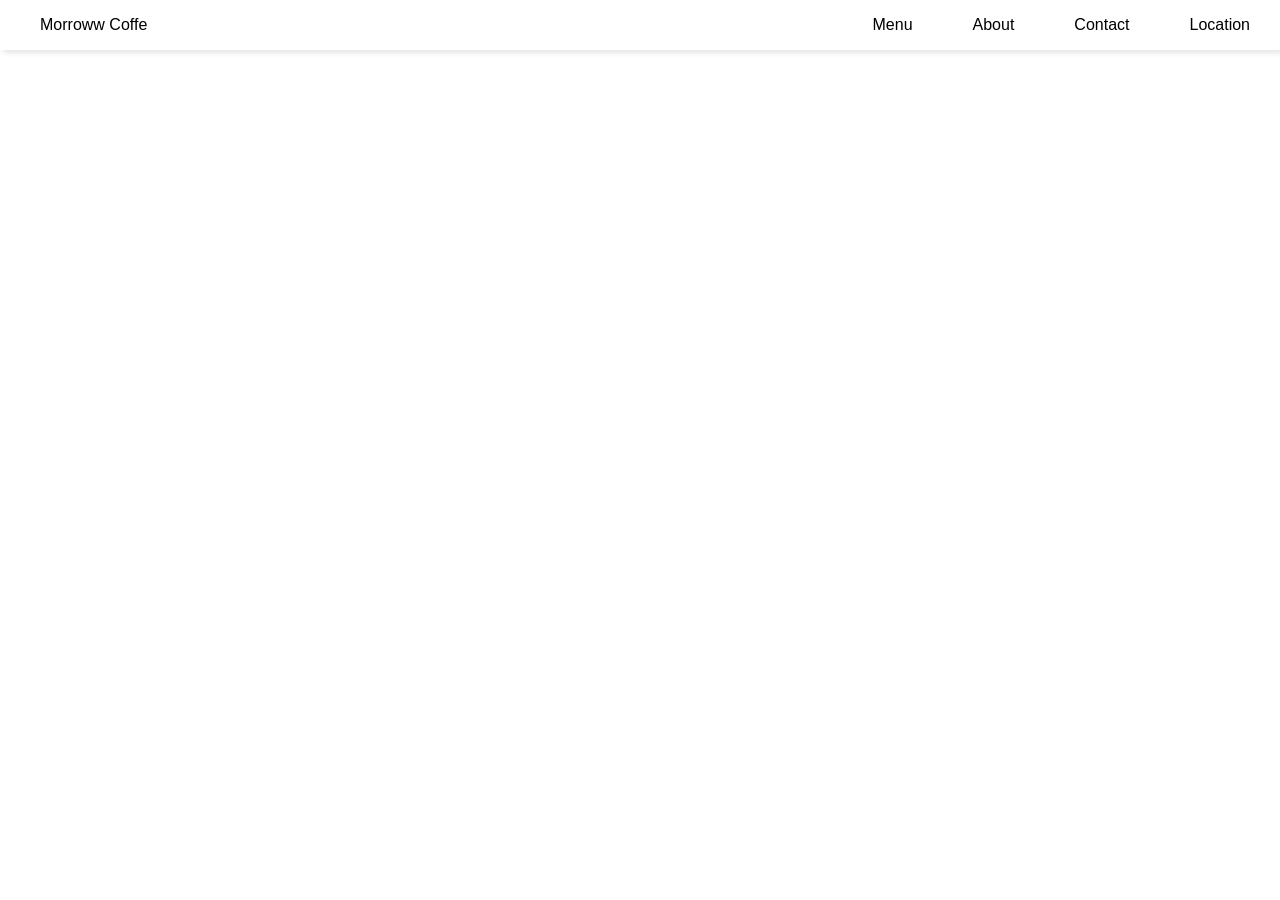
==== index.html @ 566083a3 "Responsive Navbar" ====
<!DOCTYPE html>
<html lang="en">

<head>
    <meta charset="UTF-8">
    <meta name="viewport" content="width=device-width, initial-scale=1.0">
    <title>Morrow Coffee</title>
    <link rel="stylesheet" href="style.css">
</head>

<body>

    <header>
        <nav>

            <ul class="sidebar">
                <li onclick="hideSidebar()"><a href="#"><svg xmlns="http://www.w3.org/2000/svg" height="26px" viewBox="0 -960 960 960" width="26px" fill="#0f0f0f"><path d="m256-200-56-56 224-224-224-224 56-56 224 224 224-224 56 56-224 224 224 224-56 56-224-224-224 224Z"/></svg></a></li>
                <li><a href="#"><img src="https://placehold.co/28x28" alt="">Morroww Coffe</a></li>
                <li><a href="#">Menu</a></li>
                <li><a href="#">About</a></li>
                <li><a href="#">Contact</a></li>
                <li><a href="#">Location</a></li>
                
            </ul>

            <ul>
                <li><a href="#"><img src="https://placehold.co/28x28" alt="">Morroww Coffe</a></li>
                <li class="hideOnMoblie"><a href="#">Menu</a></li>
                <li class="hideOnMoblie"><a href="#">About</a></li>
                <li class="hideOnMoblie"><a href="#">Contact</a></li>
                <li class="hideOnMoblie"><a href="#">Location</a></li>
                <li onclick="showSidebar()" class="hideOnPc"><a href="#"><svg xmlns="http://www.w3.org/2000/svg" height="26px"
                            viewBox="0 -960 960 960" width="26px" fill="#0f0f0f">
                            <path d="M120-240v-80h720v80H120Zm0-200v-80h720v80H120Zm0-200v-80h720v80H120Z" />
                        </svg></a></li>
            </ul>
        </nav>
    </header>


    <script src="script.js"></script>
</body>
    
</html>
---- style.css ----
* {
    margin: 0;
    padding: 0;
}

body {
    height: 100vh;
    background-image: url("https://images.unsplash.com/photo-1495474472287-4d71bcdd2085?q=80&w=1170&auto=format&fit=crop&ixlib=rb-4.1.0&ixid=NHwxMjA3fDA%3D");
    background-position: center;
    background-size: cover;
    background-repeat: no-repeat;
    font-family: 'Segoe UI', Tahoma, Geneva, Verdana, sans-serif;
}

nav {
    background-color: white;
    box-shadow: 3px 3px 5px rgba(0, 0, 0, 0.1);
}

nav ul {
    width: 100%;
    list-style: none;
    display: flex;
    justify-content: flex-end;
    align-items: center;
}

nav li {
    height: 50px;
}

nav a {
    height: 100%;
    padding: 0 30px;
    text-decoration: none;
    display: flex;
    align-items: center;
    color: black;
}

nav a:hover {
    background-color: rgb(246, 130, 68);
}

nav li:first-child {
    margin-right: auto;
}

nav li:first-child img {
    margin: 5px;
}

nav li:first-child :hover {
    background-color: white;
}

/* side bar */
.sidebar {
    position: fixed;
    top: 0;
    right: 0;
    height: 100vh;
    width: 250px;
    z-index: 999;
    background-color: rgba(255, 255, 255, 0.791);
    backdrop-filter: blur(10px);
    box-shadow: -10px 0px 10px rgba(0, 0, 0, 0.1);
    display: none;
    flex-direction: column;
    align-items: flex-start;
    justify-content: flex-start;
}


.sidebar li {
    width: 100%;
}

.sidebar li img {
    margin: 5px;
}

.sidebar a {
    width: 100%;
}


@media screen and (max-width: 800px) {
    .hideOnMoblie {
        display: none;
    }
}

@media screen and (min-width: 801px) {
    .hideOnPc{
        display: none;
    }
}
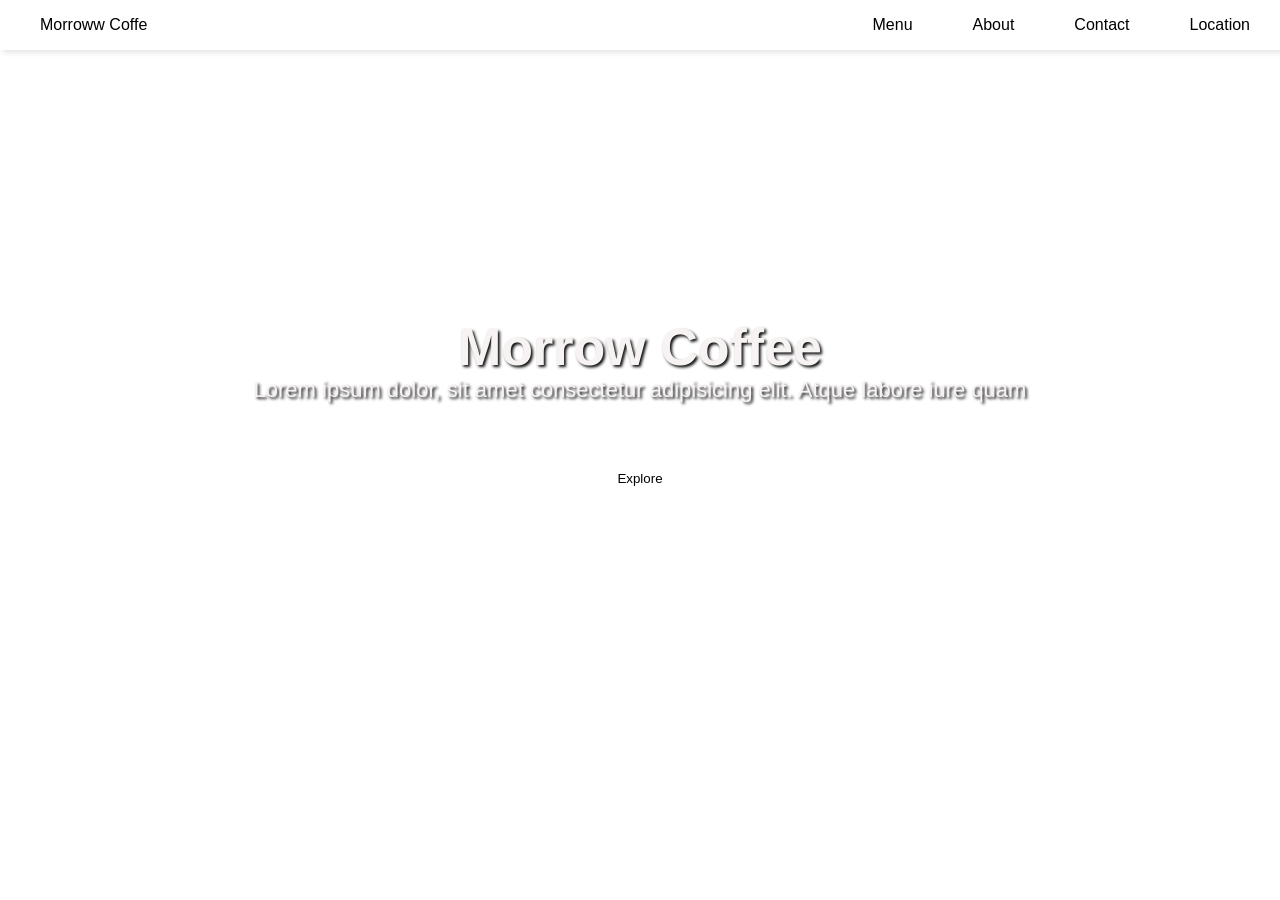
==== commit 39b6a79a: "Add empty menu, about, contact, location. Complete Home Screen of Morrow Coffee." ====
--- a/index.html
+++ b/index.html
@@ -14,13 +14,17 @@
         <nav>
 
             <ul class="sidebar">
-                <li onclick="hideSidebar()"><a href="#"><svg xmlns="http://www.w3.org/2000/svg" height="26px" viewBox="0 -960 960 960" width="26px" fill="#0f0f0f"><path d="m256-200-56-56 224-224-224-224 56-56 224 224 224-224 56 56-224 224 224 224-56 56-224-224-224 224Z"/></svg></a></li>
+                <li onclick="hideSidebar()"><a href="#"><svg xmlns="http://www.w3.org/2000/svg" height="26px"
+                            viewBox="0 -960 960 960" width="26px" fill="#0f0f0f">
+                            <path
+                                d="m256-200-56-56 224-224-224-224 56-56 224 224 224-224 56 56-224 224 224 224-56 56-224-224-224 224Z" />
+                        </svg></a></li>
                 <li><a href="#"><img src="https://placehold.co/28x28" alt="">Morroww Coffe</a></li>
                 <li><a href="#">Menu</a></li>
                 <li><a href="#">About</a></li>
                 <li><a href="#">Contact</a></li>
                 <li><a href="#">Location</a></li>
-                
+
             </ul>
 
             <ul>
@@ -29,16 +33,33 @@
                 <li class="hideOnMoblie"><a href="#">About</a></li>
                 <li class="hideOnMoblie"><a href="#">Contact</a></li>
                 <li class="hideOnMoblie"><a href="#">Location</a></li>
-                <li onclick="showSidebar()" class="hideOnPc"><a href="#"><svg xmlns="http://www.w3.org/2000/svg" height="26px"
-                            viewBox="0 -960 960 960" width="26px" fill="#0f0f0f">
+                <li onclick="showSidebar()" class="hideOnPc"><a href="#"><svg xmlns="http://www.w3.org/2000/svg"
+                            height="26px" viewBox="0 -960 960 960" width="26px" fill="#0f0f0f">
                             <path d="M120-240v-80h720v80H120Zm0-200v-80h720v80H120Zm0-200v-80h720v80H120Z" />
                         </svg></a></li>
             </ul>
         </nav>
     </header>
 
+    <main>
+        <section>
+            <h1>Morrow Coffee</h1>
+            <p>Lorem ipsum dolor, sit amet consectetur adipisicing elit. Atque labore iure quam
+            </p>
+
+            <div id="button_container">
+                <a href="#">
+                    <button class="explore_button">
+                        Explore
+                    </button>
+                </a>
+            </div>
+
+        </section>
+    </main>
+
 
     <script src="script.js"></script>
 </body>
-    
+
 </html>
--- a/style.css
+++ b/style.css
@@ -92,7 +92,126 @@
 }
 
 @media screen and (min-width: 801px) {
-    .hideOnPc{
+    .hideOnPc {
         display: none;
     }
+}
+
+/* Main */
+main {
+    display: flex;
+    justify-content: center;
+    align-items: center;
+    height: 80%;
+}
+
+main section {
+    display: flex;
+    justify-content: center;
+    align-items: center;
+    flex-direction: column;
+    color: rgb(248, 243, 243);
+    text-shadow: 2px 2px 3px rgb(14, 14, 14);
+    width: 100%;
+    padding: 20px;
+}
+
+main h1 {
+    font-size: 52px;
+}
+
+main p {
+    font-size: 22px;
+}
+
+#button_container {
+    width: 100%;
+    display: flex;
+    justify-content: center;
+    margin-top: 50px;
+}
+
+.explore_button {
+    width: 220px;
+    height: 50px;
+    border: none;
+    outline: none;
+    color: #000000;
+    background-color: #ffffff;
+    cursor: pointer;
+    border-radius: 10px;
+    position: relative;
+    z-index: 0;
+}
+
+.explore_button::before {
+    content: '';
+    background: linear-gradient(45deg,
+            #ff0000, #ff7300, #ffff00, #ff0000);
+    position: absolute;
+    top: -2px;
+    left: -2px;
+    background-size: 400%;
+    z-index: -1;
+    filter: blur(5px);
+    width: calc(100% + 4px);
+    height: calc(100% + 4px);
+    animation: glowing 20s linear infinite;
+    opacity: 0;
+    transition: opacity .3s ease-in-out;
+    border-radius: 10px;
+}
+
+.explore_button:active {
+    color: #ffffff;
+}
+
+.explore_button:active::after {
+    background: transparent;
+}
+
+.explore_button:hover::before {
+    opacity: 1;
+}
+
+.explore_button::after {
+    z-index: -1;
+    content: '';
+    position: absolute;
+    width: 100%;
+    height: 100%;
+    background: #ffffff;
+    left: 0;
+    top: 0;
+    border-radius: 10px;
+}
+
+@keyframes glowing {
+    0% {
+        background-position: 0 0;
+    }
+
+    50% {
+        background-position: 400% 0;
+    }
+
+    100% {
+        background-position: 0 0;
+    }
+}
+
+@media screen and (max-width: 800px) {
+    main h1 {
+        font-size: 46px;
+    }
+
+    main p {
+        font-size: 18px;
+    }
+
+    .explore_button{
+        width: 200px;
+        height: 50px;
+    }
+
 }
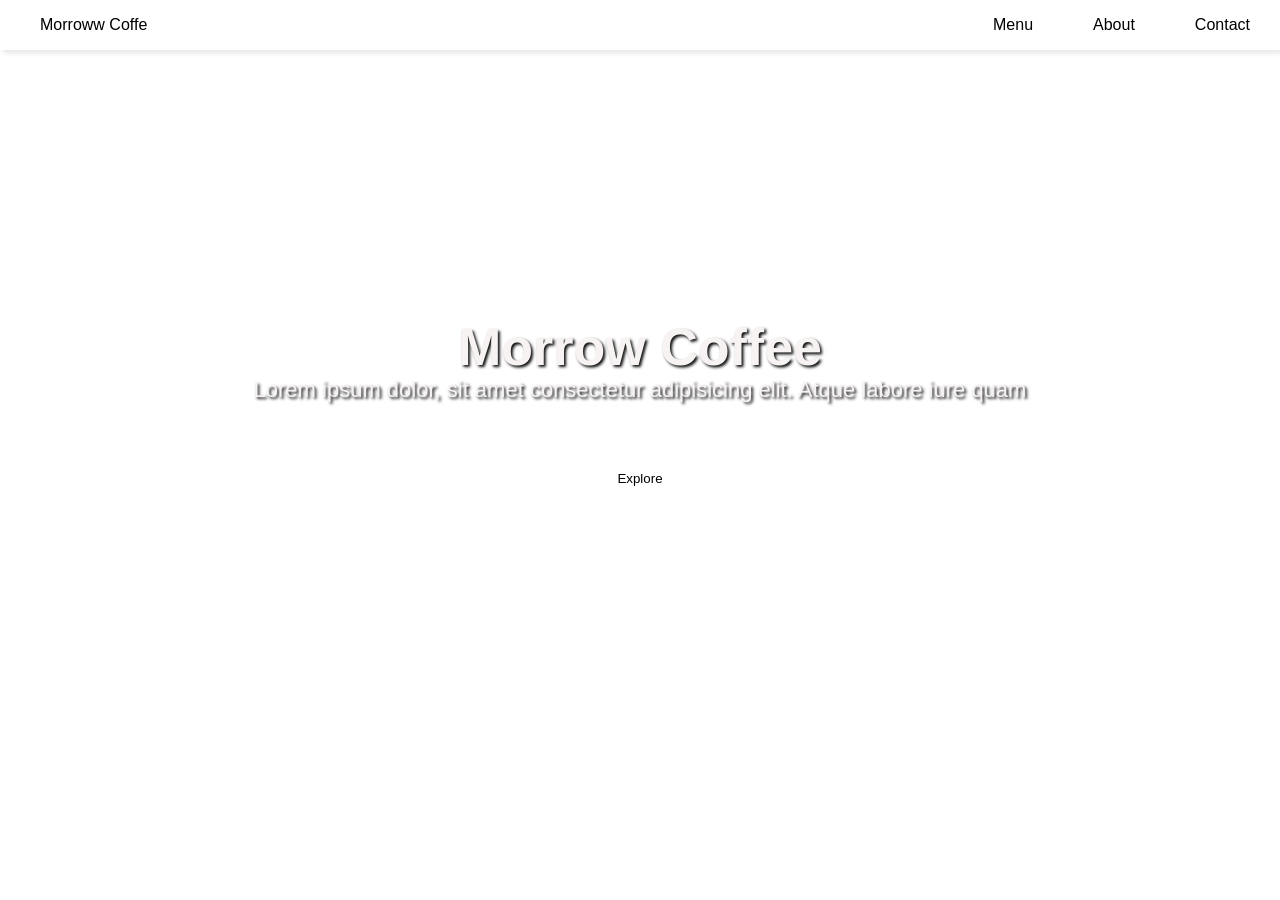
==== commit 86bf98c7: "Add an Menu page" ====
--- a/index.html
+++ b/index.html
@@ -5,7 +5,7 @@
     <meta charset="UTF-8">
     <meta name="viewport" content="width=device-width, initial-scale=1.0">
     <title>Morrow Coffee</title>
-    <link rel="stylesheet" href="style.css">
+    <link rel="stylesheet" href="styles/style.css">
 </head>
 
 <body>
@@ -20,19 +20,17 @@
                                 d="m256-200-56-56 224-224-224-224 56-56 224 224 224-224 56 56-224 224 224 224-56 56-224-224-224 224Z" />
                         </svg></a></li>
                 <li><a href="#"><img src="https://placehold.co/28x28" alt="">Morroww Coffe</a></li>
-                <li><a href="#">Menu</a></li>
+                <li><a href="menu.html">Menu</a></li>
                 <li><a href="#">About</a></li>
                 <li><a href="#">Contact</a></li>
-                <li><a href="#">Location</a></li>
 
             </ul>
 
             <ul>
                 <li><a href="#"><img src="https://placehold.co/28x28" alt="">Morroww Coffe</a></li>
-                <li class="hideOnMoblie"><a href="#">Menu</a></li>
+                <li class="hideOnMoblie"><a href="menu.html">Menu</a></li>
                 <li class="hideOnMoblie"><a href="#">About</a></li>
                 <li class="hideOnMoblie"><a href="#">Contact</a></li>
-                <li class="hideOnMoblie"><a href="#">Location</a></li>
                 <li onclick="showSidebar()" class="hideOnPc"><a href="#"><svg xmlns="http://www.w3.org/2000/svg"
                             height="26px" viewBox="0 -960 960 960" width="26px" fill="#0f0f0f">
                             <path d="M120-240v-80h720v80H120Zm0-200v-80h720v80H120Zm0-200v-80h720v80H120Z" />
@@ -48,7 +46,7 @@
             </p>
 
             <div id="button_container">
-                <a href="#">
+                <a href="menu.html">
                     <button class="explore_button">
                         Explore
                     </button>
--- a/styles/style.css
+++ b/styles/style.css
@@ -0,0 +1,217 @@
+* {
+    margin: 0;
+    padding: 0;
+}
+
+body {
+    height: 100vh;
+    background-image: url("https://images.unsplash.com/photo-1495474472287-4d71bcdd2085?q=80&w=1170&auto=format&fit=crop&ixlib=rb-4.1.0&ixid=NHwxMjA3fDA%3D");
+    background-position: center;
+    background-size: cover;
+    background-repeat: no-repeat;
+    font-family: 'Segoe UI', Tahoma, Geneva, Verdana, sans-serif;
+}
+
+nav {
+    background-color: white;
+    box-shadow: 3px 3px 5px rgba(0, 0, 0, 0.1);
+}
+
+nav ul {
+    width: 100%;
+    list-style: none;
+    display: flex;
+    justify-content: flex-end;
+    align-items: center;
+}
+
+nav li {
+    height: 50px;
+}
+
+nav a {
+    height: 100%;
+    padding: 0 30px;
+    text-decoration: none;
+    display: flex;
+    align-items: center;
+    color: black;
+}
+
+nav a:hover {
+    background-color: rgb(246, 130, 68);
+}
+
+nav li:first-child {
+    margin-right: auto;
+}
+
+nav li:first-child img {
+    margin: 5px;
+}
+
+nav li:first-child :hover {
+    background-color: white;
+}
+
+/* side bar */
+.sidebar {
+    position: fixed;
+    top: 0;
+    right: 0;
+    height: 100vh;
+    width: 250px;
+    z-index: 999;
+    background-color: rgba(255, 255, 255, 0.791);
+    backdrop-filter: blur(10px);
+    box-shadow: -10px 0px 10px rgba(0, 0, 0, 0.1);
+    display: none;
+    flex-direction: column;
+    align-items: flex-start;
+    justify-content: flex-start;
+}
+
+
+.sidebar li {
+    width: 100%;
+}
+
+.sidebar li img {
+    margin: 5px;
+}
+
+.sidebar a {
+    width: 100%;
+}
+
+
+@media screen and (max-width: 800px) {
+    .hideOnMoblie {
+        display: none;
+    }
+}
+
+@media screen and (min-width: 801px) {
+    .hideOnPc {
+        display: none;
+    }
+}
+
+/* Main */
+main {
+    display: flex;
+    justify-content: center;
+    align-items: center;
+    height: 80%;
+}
+
+main section {
+    display: flex;
+    justify-content: center;
+    align-items: center;
+    flex-direction: column;
+    color: rgb(248, 243, 243);
+    text-shadow: 2px 2px 3px rgb(14, 14, 14);
+    width: 100%;
+    padding: 20px;
+}
+
+main h1 {
+    font-size: 52px;
+}
+
+main p {
+    font-size: 22px;
+}
+
+#button_container {
+    width: 100%;
+    display: flex;
+    justify-content: center;
+    margin-top: 50px;
+}
+
+.explore_button {
+    width: 220px;
+    height: 50px;
+    border: none;
+    outline: none;
+    color: #000000;
+    background-color: #ffffff;
+    cursor: pointer;
+    border-radius: 10px;
+    position: relative;
+    z-index: 0;
+}
+
+.explore_button::before {
+    content: '';
+    background: linear-gradient(45deg,
+            #ff0000, #ff7300, #ffff00, #ff0000);
+    position: absolute;
+    top: -2px;
+    left: -2px;
+    background-size: 400%;
+    z-index: -1;
+    filter: blur(5px);
+    width: calc(100% + 4px);
+    height: calc(100% + 4px);
+    animation: glowing 20s linear infinite;
+    opacity: 0;
+    transition: opacity .3s ease-in-out;
+    border-radius: 10px;
+}
+
+.explore_button:active {
+    color: #ffffff;
+}
+
+.explore_button:active::after {
+    background: transparent;
+}
+
+.explore_button:hover::before {
+    opacity: 1;
+}
+
+.explore_button::after {
+    z-index: -1;
+    content: '';
+    position: absolute;
+    width: 100%;
+    height: 100%;
+    background: #ffffff;
+    left: 0;
+    top: 0;
+    border-radius: 10px;
+}
+
+@keyframes glowing {
+    0% {
+        background-position: 0 0;
+    }
+
+    50% {
+        background-position: 400% 0;
+    }
+
+    100% {
+        background-position: 0 0;
+    }
+}
+
+@media screen and (max-width: 800px) {
+    main h1 {
+        font-size: 46px;
+    }
+
+    main p {
+        font-size: 18px;
+    }
+
+    .explore_button{
+        width: 200px;
+        height: 50px;
+    }
+
+}
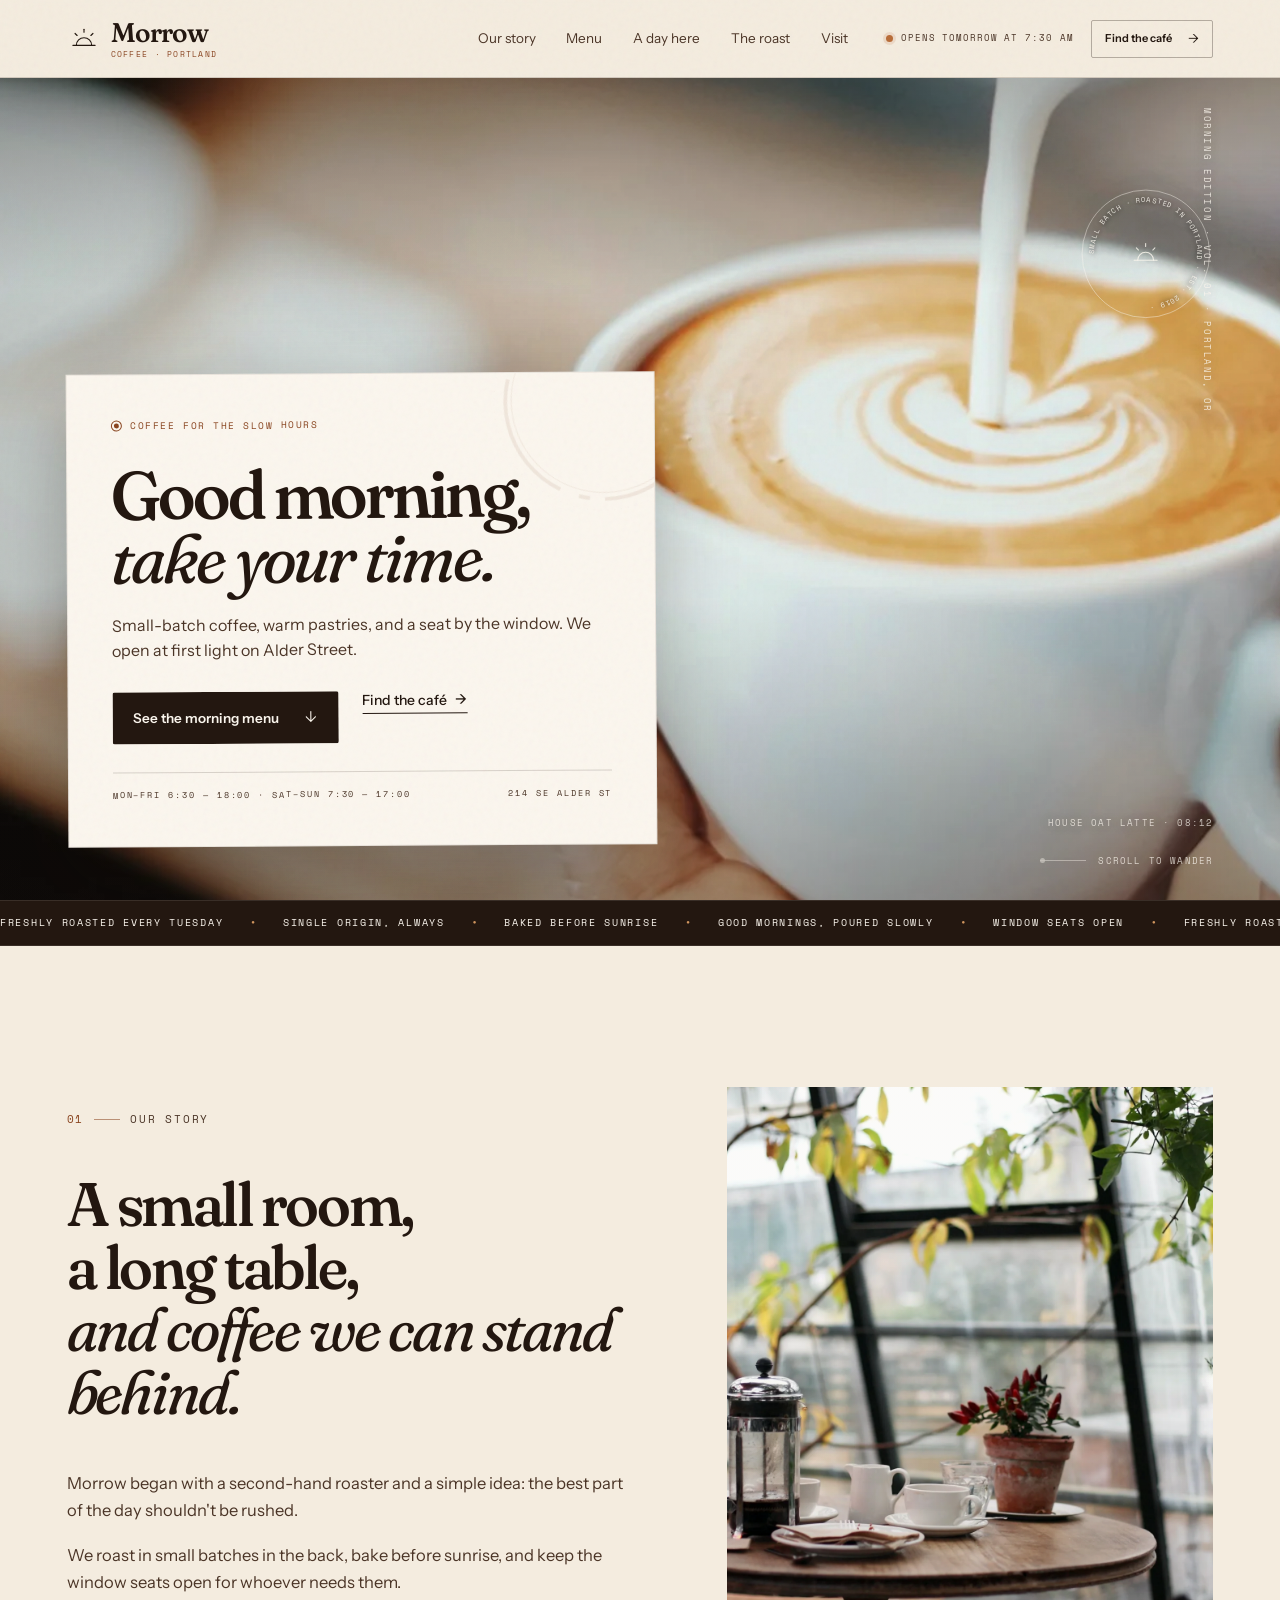
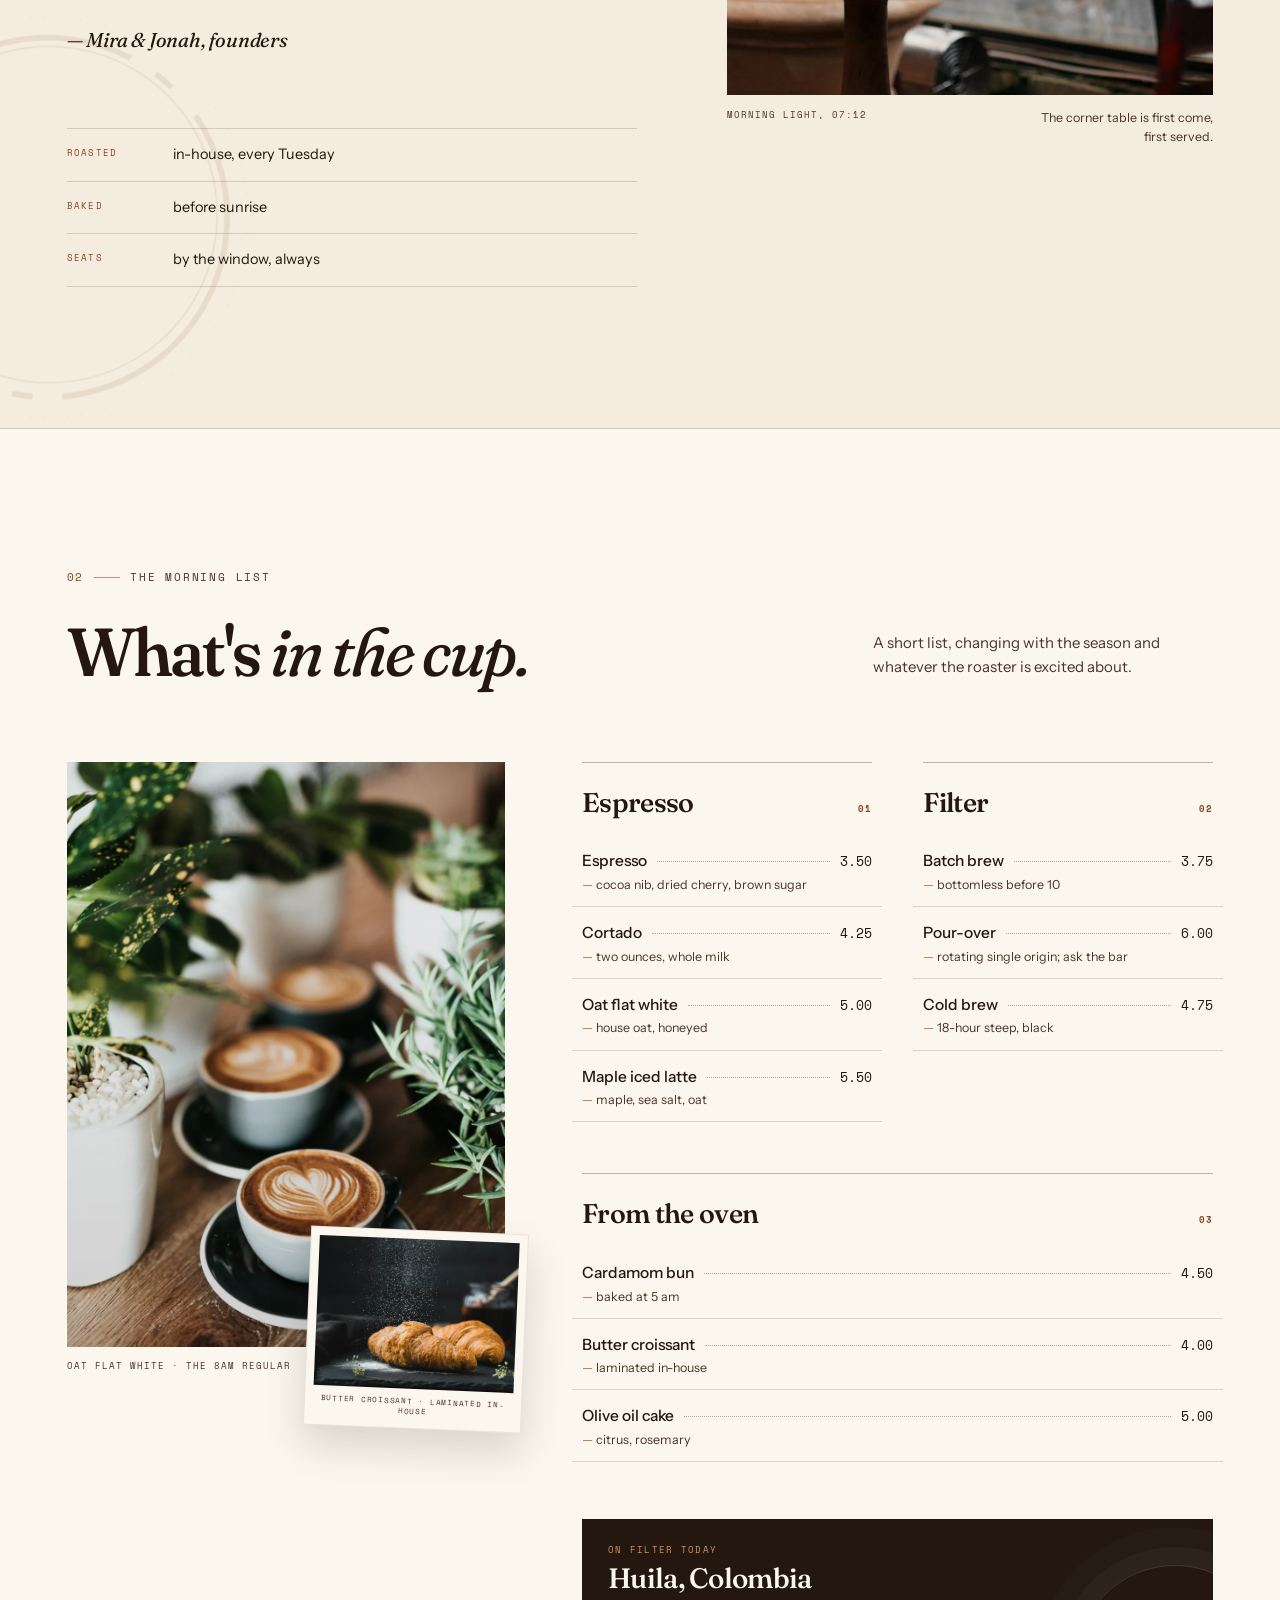
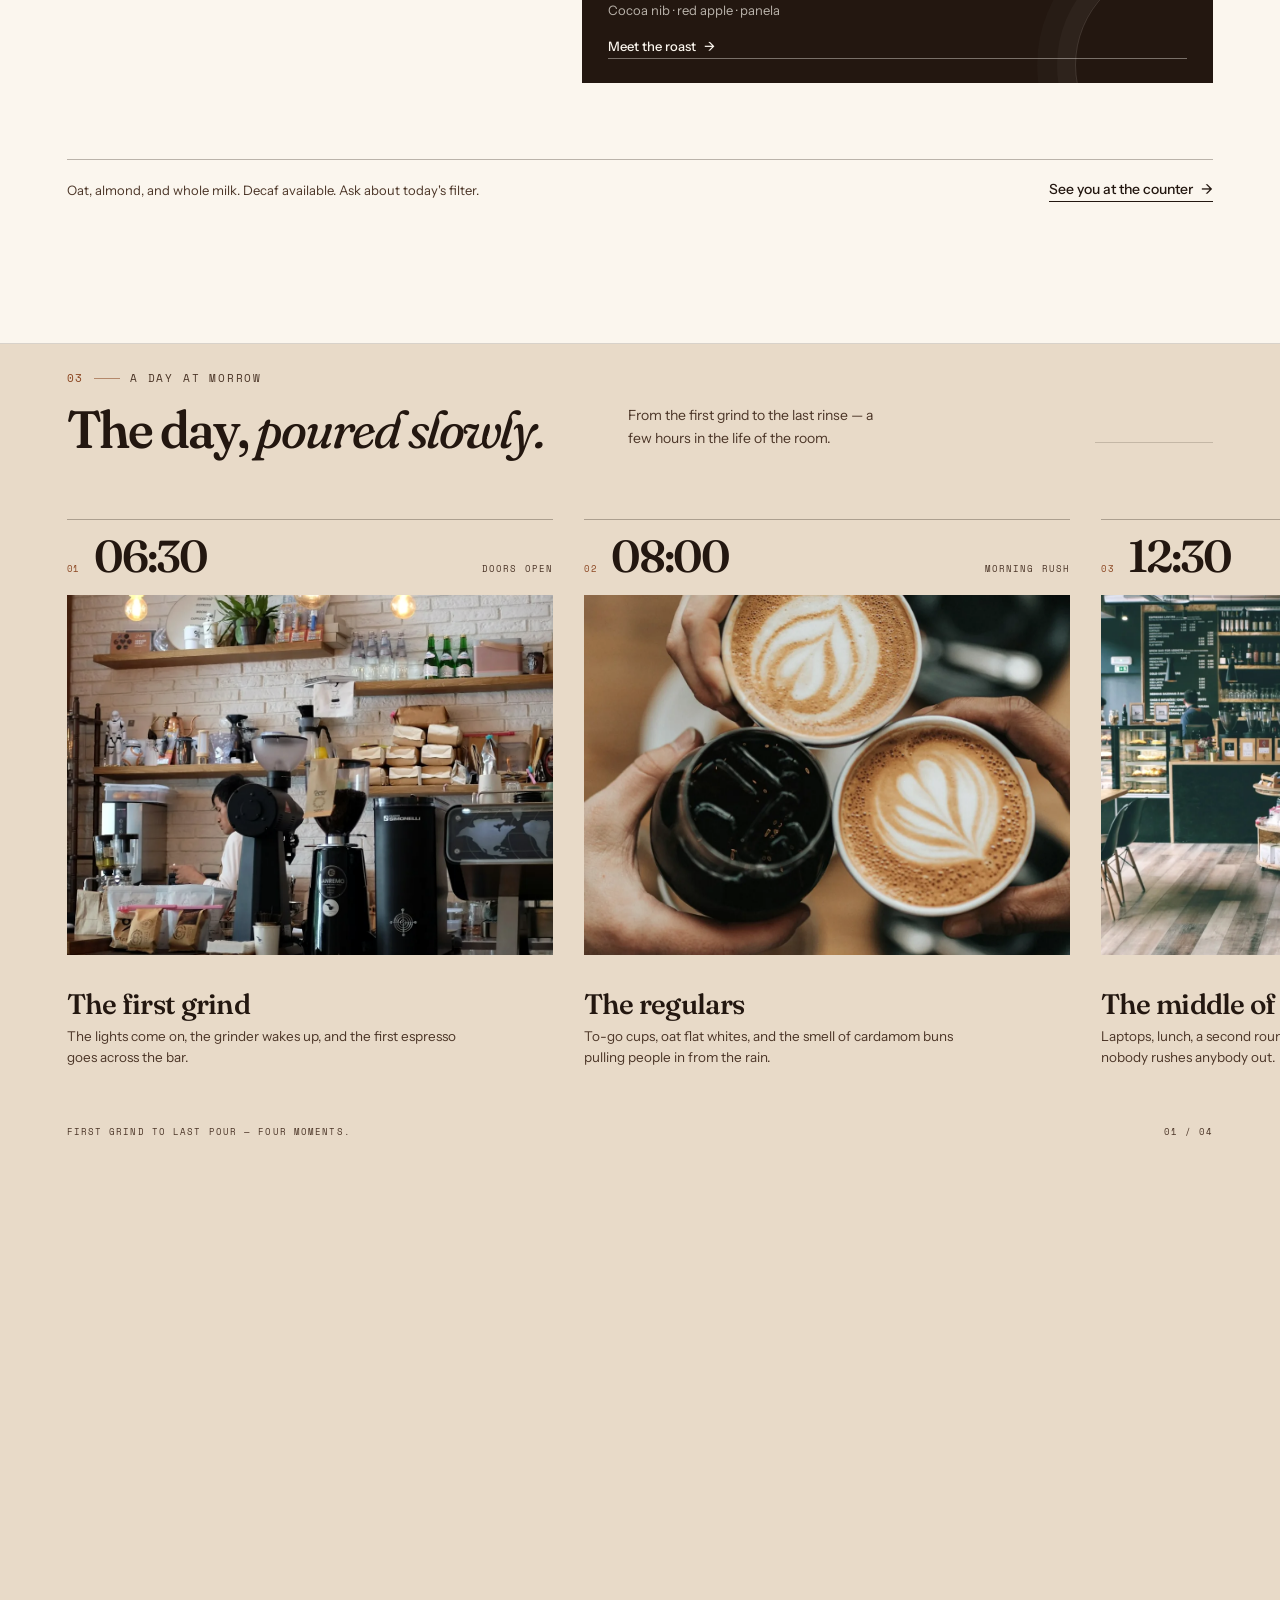
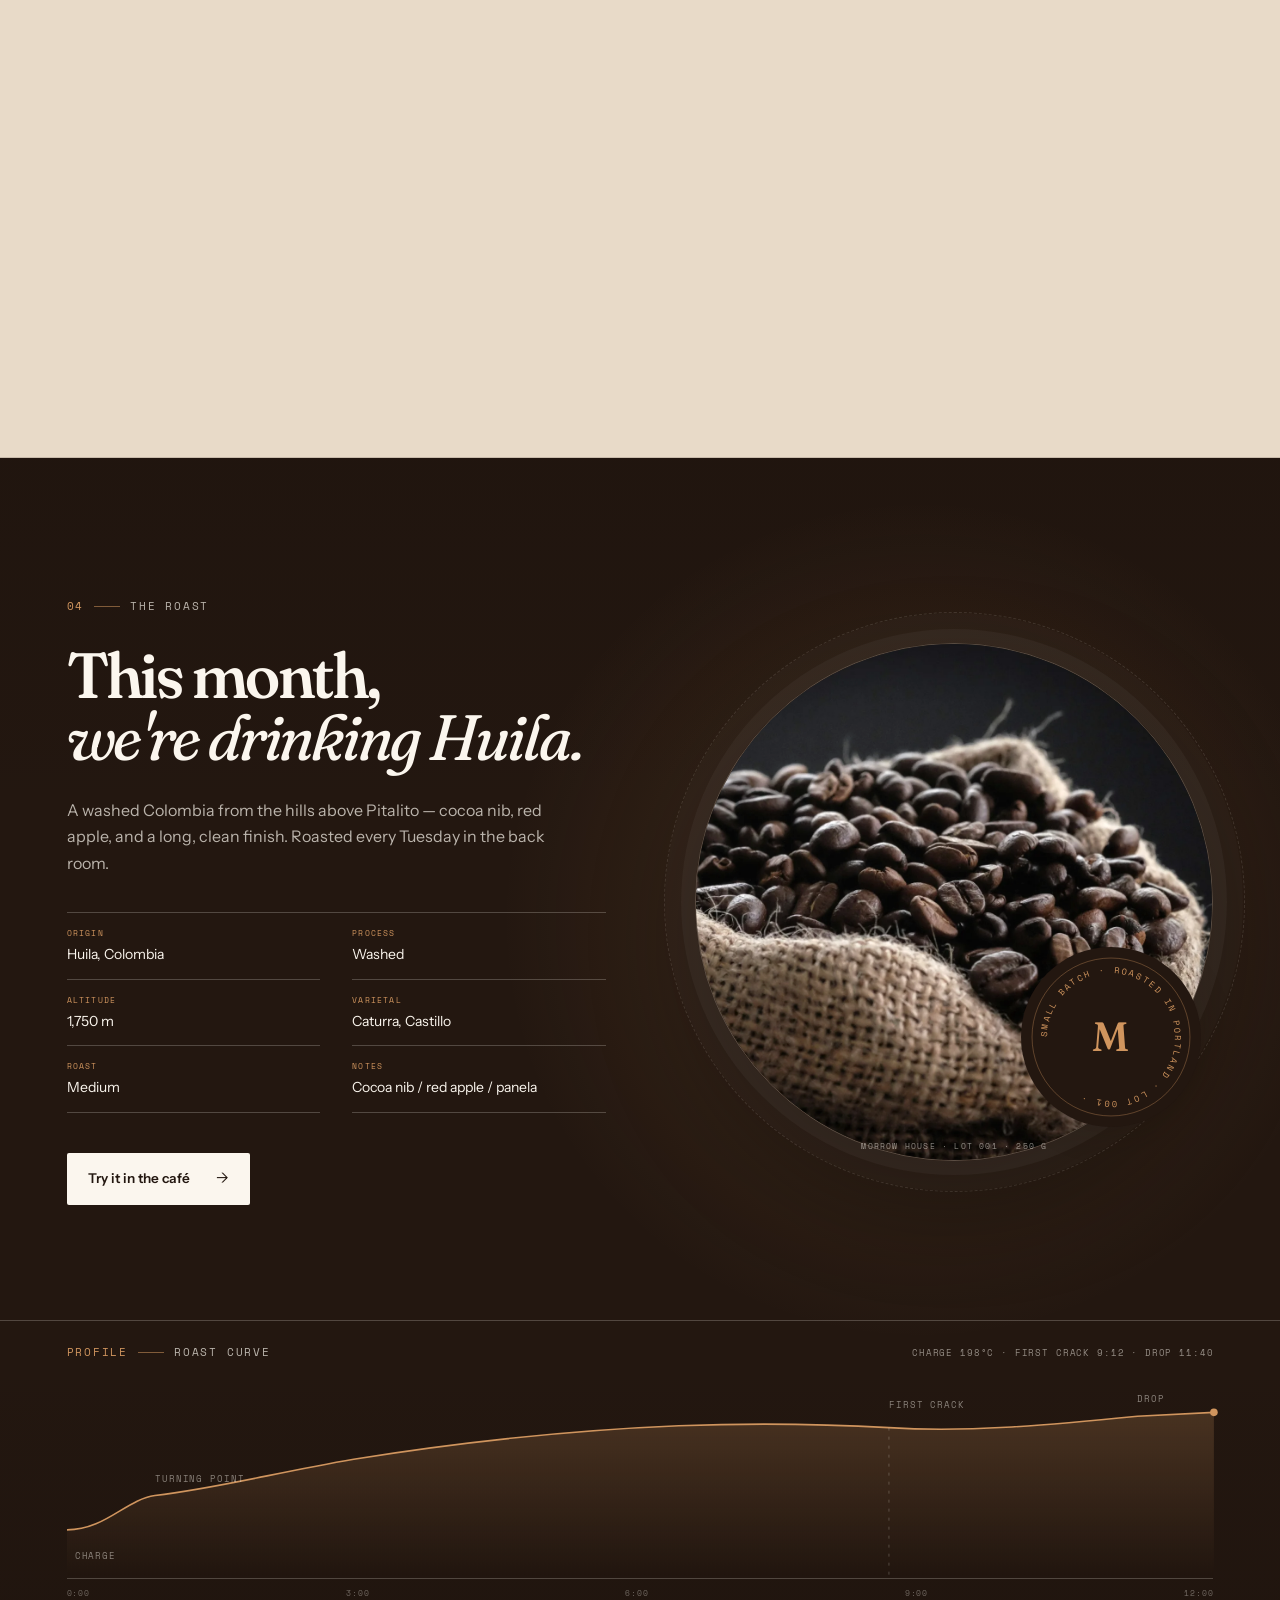
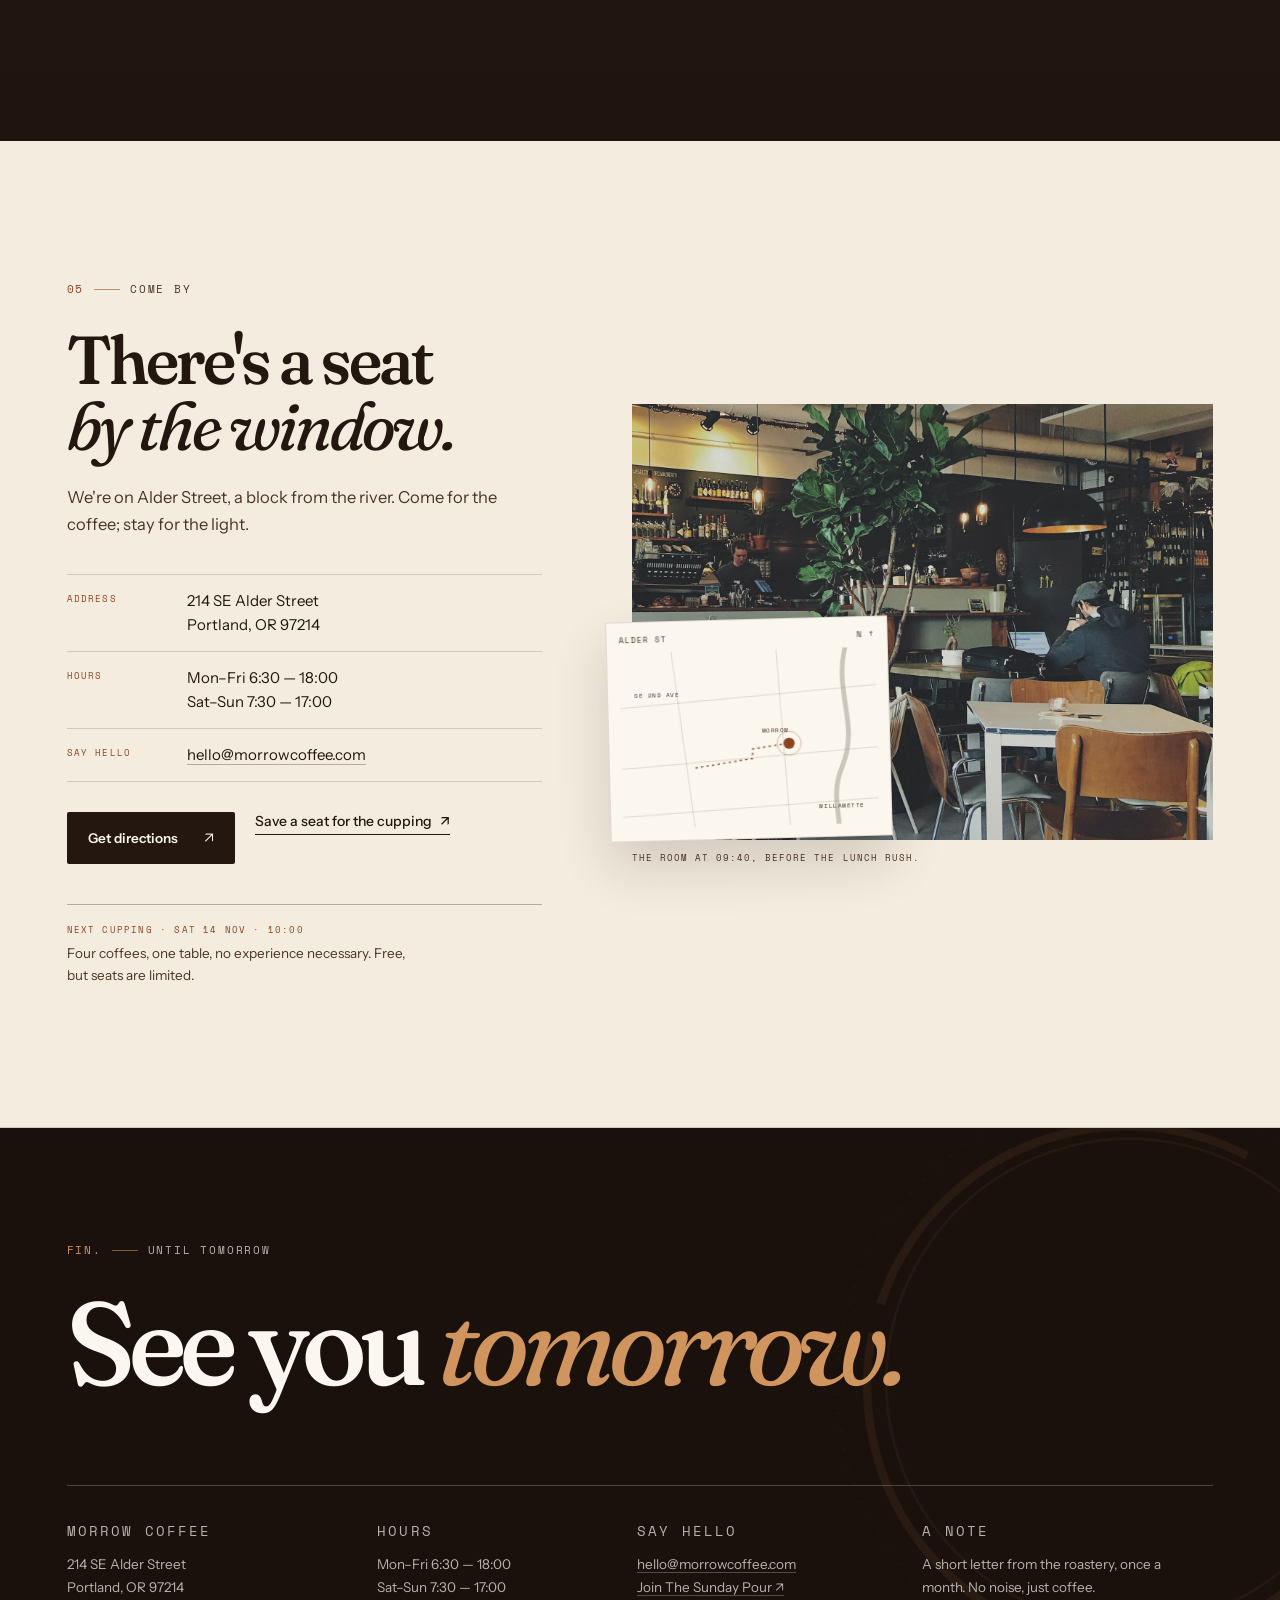
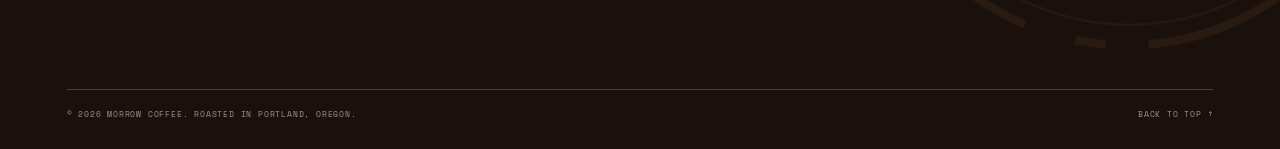
==== commit 620ccd62: "Full Functional Landing Page website." ====
--- a/index.html
+++ b/index.html
@@ -4,60 +4,716 @@
 <head>
     <meta charset="UTF-8">
     <meta name="viewport" content="width=device-width, initial-scale=1.0">
-    <title>Morrow Coffee</title>
+    <meta name="theme-color" content="#f4ecdf">
+    <meta name="description"
+        content="Morrow Coffee is a small-batch coffee bar and roastery in Portland, Oregon. Good mornings, warm pastries, and a seat by the window.">
+    <meta property="og:title" content="Morrow Coffee — Good mornings, poured slowly">
+    <meta property="og:description"
+        content="Small-batch coffee, warm pastries, and a seat by the window. Open daily on Alder Street.">
+    <meta property="og:type" content="website">
+    <meta property="og:image" content="assets/images/hero-2000.webp">
+    <title>Morrow Coffee — Good mornings, poured slowly</title>
+
+    <link rel="icon" href="assets/favicon.svg" type="image/svg+xml">
+    <link rel="preload" href="assets/fonts/Fraunces.woff2" as="font" type="font/woff2" crossorigin>
+    <link rel="preload" href="assets/fonts/InstrumentSans.woff2" as="font" type="font/woff2" crossorigin>
+    <link rel="preload" href="assets/images/hero-2000.webp" as="image" type="image/webp">
     <link rel="stylesheet" href="styles/style.css">
 </head>
 
-<body>
-
-    <header>
-        <nav>
-
-            <ul class="sidebar">
-                <li onclick="hideSidebar()"><a href="#"><svg xmlns="http://www.w3.org/2000/svg" height="26px"
-                            viewBox="0 -960 960 960" width="26px" fill="#0f0f0f">
-                            <path
-                                d="m256-200-56-56 224-224-224-224 56-56 224 224 224-224 56 56-224 224 224 224-56 56-224-224-224 224Z" />
-                        </svg></a></li>
-                <li><a href="#"><img src="https://placehold.co/28x28" alt="">Morroww Coffe</a></li>
-                <li><a href="menu.html">Menu</a></li>
-                <li><a href="#">About</a></li>
-                <li><a href="#">Contact</a></li>
-
-            </ul>
-
-            <ul>
-                <li><a href="#"><img src="https://placehold.co/28x28" alt="">Morroww Coffe</a></li>
-                <li class="hideOnMoblie"><a href="menu.html">Menu</a></li>
-                <li class="hideOnMoblie"><a href="#">About</a></li>
-                <li class="hideOnMoblie"><a href="#">Contact</a></li>
-                <li onclick="showSidebar()" class="hideOnPc"><a href="#"><svg xmlns="http://www.w3.org/2000/svg"
-                            height="26px" viewBox="0 -960 960 960" width="26px" fill="#0f0f0f">
-                            <path d="M120-240v-80h720v80H120Zm0-200v-80h720v80H120Zm0-200v-80h720v80H120Z" />
-                        </svg></a></li>
-            </ul>
+<body id="top">
+    <a class="skip-link" href="#main">Skip to content</a>
+
+    <header class="site-header" data-header>
+        <div class="site-header__inner">
+            <a class="brand" href="#top" aria-label="Morrow Coffee, back to top">
+                <svg class="brand__mark" viewBox="0 0 40 40" aria-hidden="true">
+                    <path d="M7 27.5h26" />
+                    <path d="M11 27.5a9 9 0 0 1 18 0" />
+                    <path d="M20 8.5v3.5" />
+                    <path d="M9.5 13.5l2.4 2.4" />
+                    <path d="M30.5 13.5l-2.4 2.4" />
+                </svg>
+                <span class="brand__type">
+                    <span class="brand__name">Morrow</span>
+                    <span class="brand__sub">Coffee · Portland</span>
+                </span>
+            </a>
+
+            <nav class="primary-nav" aria-label="Primary">
+                <a href="#story" data-nav-link>Our story</a>
+                <a href="#menu" data-nav-link>Menu</a>
+                <a href="#day" data-nav-link>A day here</a>
+                <a href="#roast" data-nav-link>The roast</a>
+                <a href="#visit" data-nav-link>Visit</a>
+            </nav>
+
+            <div class="site-header__actions">
+                <p class="open-status" data-open-status aria-live="polite">
+                    <span class="open-status__dot" aria-hidden="true"></span>
+                    <span data-open-label>Open daily from 6:30</span>
+                </p>
+                <a class="button button--small" href="#visit">Find the café <span aria-hidden="true">→</span></a>
+                <button class="nav-toggle" type="button" aria-expanded="false" aria-controls="mobile-nav"
+                    data-nav-toggle>
+                    <span class="nav-toggle__label">Menu</span>
+                    <span class="nav-toggle__lines" aria-hidden="true">
+                        <span></span>
+                        <span></span>
+                    </span>
+                </button>
+            </div>
+        </div>
+    </header>
+
+    <div class="mobile-nav" id="mobile-nav" role="dialog" aria-modal="true" aria-label="Site menu"
+        aria-hidden="true" data-mobile-nav>
+        <div class="mobile-nav__top">
+            <a class="brand brand--mobile" href="#top" aria-label="Morrow Coffee, back to top">
+                <svg class="brand__mark" viewBox="0 0 40 40" aria-hidden="true">
+                    <path d="M7 27.5h26" />
+                    <path d="M11 27.5a9 9 0 0 1 18 0" />
+                    <path d="M20 8.5v3.5" />
+                    <path d="M9.5 13.5l2.4 2.4" />
+                    <path d="M30.5 13.5l-2.4 2.4" />
+                </svg>
+                <span class="brand__type">
+                    <span class="brand__name">Morrow</span>
+                    <span class="brand__sub">Coffee · Portland</span>
+                </span>
+            </a>
+            <button class="mobile-nav__close" type="button" data-nav-close>
+                <span>Close</span>
+                <svg viewBox="0 0 24 24" aria-hidden="true">
+                    <path d="M5 5l14 14M19 5L5 19" />
+                </svg>
+            </button>
+        </div>
+
+        <nav class="mobile-nav__links" aria-label="Mobile">
+            <a href="#story" data-mobile-link><span>01</span> Our story</a>
+            <a href="#menu" data-mobile-link><span>02</span> Menu</a>
+            <a href="#day" data-mobile-link><span>03</span> A day here</a>
+            <a href="#roast" data-mobile-link><span>04</span> The roast</a>
+            <a href="#visit" data-mobile-link><span>05</span> Visit</a>
         </nav>
-    </header>
-
-    <main>
-        <section>
-            <h1>Morrow Coffee</h1>
-            <p>Lorem ipsum dolor, sit amet consectetur adipisicing elit. Atque labore iure quam
+
+        <div class="mobile-nav__utility">
+            <p class="open-status open-status--mobile" data-open-status aria-live="off">
+                <span class="open-status__dot" aria-hidden="true"></span>
+                <span data-open-label>Open daily from 6:30</span>
             </p>
-
-            <div id="button_container">
-                <a href="menu.html">
-                    <button class="explore_button">
-                        Explore
-                    </button>
+            <a class="button button--small" href="#visit">Find the café <span aria-hidden="true">→</span></a>
+        </div>
+
+        <div class="mobile-nav__foot">
+            <p>214 SE Alder Street<br>Portland, OR 97214</p>
+            <p>Mon–Fri 6:30 — 18:00<br>Sat–Sun 7:30 — 17:00</p>
+            <a href="mailto:hello@morrowcoffee.com">hello@morrowcoffee.com</a>
+        </div>
+    </div>
+
+    <main id="main">
+        <section class="hero" aria-labelledby="hero-title">
+            <div class="hero__media">
+                <picture>
+                    <source media="(max-width: 719px)" srcset="assets/images/hero-mobile-1074.webp">
+                    <img src="assets/images/hero-2000.webp"
+                        alt="Milk being poured into a cup of coffee at Morrow Coffee" width="2000" height="1250"
+                        fetchpriority="high">
+                </picture>
+                <div class="hero__wash" aria-hidden="true"></div>
+            </div>
+
+            <div class="hero__content">
+                <p class="hero__edition">Morning edition · Vol. 01 · Portland, OR</p>
+
+                <div class="stamp stamp--hero" aria-hidden="true">
+                    <svg class="stamp__ring" viewBox="0 0 200 200">
+                        <defs>
+                            <path id="stamp-hero-path"
+                                d="M100,100 m-76,0 a76,76 0 1,1 152,0 a76,76 0 1,1 -152,0" />
+                        </defs>
+                        <circle cx="100" cy="100" r="94" />
+                        <text>
+                            <textPath href="#stamp-hero-path" startOffset="0">SMALL BATCH · ROASTED IN PORTLAND ·
+                                EST. 2019 · </textPath>
+                        </text>
+                    </svg>
+                    <span class="stamp__core">
+                        <svg viewBox="0 0 40 40" aria-hidden="true">
+                            <path d="M7 27.5h26" />
+                            <path d="M11 27.5a9 9 0 0 1 18 0" />
+                            <path d="M20 8.5v3.5" />
+                            <path d="M9.5 13.5l2.4 2.4" />
+                            <path d="M30.5 13.5l-2.4 2.4" />
+                        </svg>
+                    </span>
+                </div>
+
+                <p class="hero__capture">House oat latte · 08:12</p>
+
+                <div class="hero__card">
+                    <svg class="coffee-ring coffee-ring--hero" viewBox="0 0 400 400" aria-hidden="true">
+                        <g fill="none" stroke="currentColor">
+                            <circle cx="200" cy="200" r="156" stroke-width="6" opacity=".16"
+                                stroke-dasharray="280 24 18 32 210 20" />
+                            <circle cx="202" cy="198" r="148" stroke-width="1.5" opacity=".14" />
+                            <circle cx="200" cy="200" r="174" stroke-width="2" opacity=".08"
+                                stroke-dasharray="1 10" />
+                        </g>
+                    </svg>
+
+                    <p class="kicker"><span class="kicker__sun" aria-hidden="true"></span>Coffee for the slow hours</p>
+                    <h1 id="hero-title">Good morning,<br><em>take your time.</em></h1>
+                    <p class="hero__body">Small-batch coffee, warm pastries, and a seat by the window. We open at first
+                        light on Alder Street.</p>
+
+                    <div class="hero__actions">
+                        <a class="button button--primary" href="#menu">See the morning menu <span
+                                aria-hidden="true">↓</span></a>
+                        <a class="text-link" href="#visit">Find the café <span aria-hidden="true">→</span></a>
+                    </div>
+
+                    <div class="hero__fineprint">
+                        <span>Mon–Fri 6:30 — 18:00 · Sat–Sun 7:30 — 17:00</span>
+                        <span>214 SE Alder St</span>
+                    </div>
+                </div>
+
+                <a class="scroll-cue" href="#story">
+                    <span class="scroll-cue__line" aria-hidden="true"></span>
+                    <span>Scroll to wander</span>
                 </a>
             </div>
-
+        </section>
+
+        <div class="ticker" aria-hidden="true">
+            <div class="ticker__track">
+                <span>Freshly roasted every Tuesday</span><span class="ticker__dot">●</span>
+                <span>Single origin, always</span><span class="ticker__dot">●</span>
+                <span>Baked before sunrise</span><span class="ticker__dot">●</span>
+                <span>Good mornings, poured slowly</span><span class="ticker__dot">●</span>
+                <span>Window seats open</span><span class="ticker__dot">●</span>
+                <span>Freshly roasted every Tuesday</span><span class="ticker__dot">●</span>
+                <span>Single origin, always</span><span class="ticker__dot">●</span>
+                <span>Baked before sunrise</span><span class="ticker__dot">●</span>
+                <span>Good mornings, poured slowly</span><span class="ticker__dot">●</span>
+                <span>Window seats open</span><span class="ticker__dot">●</span>
+            </div>
+        </div>
+
+        <section class="section story" id="story" aria-labelledby="story-title">
+            <div class="section__inner">
+                <div class="story__grid">
+                    <div class="story__copy">
+                        <svg class="coffee-ring coffee-ring--story" viewBox="0 0 400 400" aria-hidden="true">
+                            <g fill="none" stroke="currentColor">
+                                <circle cx="200" cy="200" r="156" stroke-width="5" opacity=".13"
+                                    stroke-dasharray="270 26 18 32 214 18" />
+                                <circle cx="202" cy="198" r="146" stroke-width="1.5" opacity=".11" />
+                                <circle cx="200" cy="200" r="174" stroke-width="2" opacity=".06"
+                                    stroke-dasharray="1 10" />
+                            </g>
+                        </svg>
+
+                        <p class="eyebrow" data-reveal="left"><span>01</span> Our story</p>
+                        <h2 class="display display--story" id="story-title" data-reveal="up">A small room,<br>a long
+                            table,<br><em>and coffee we can stand behind.</em></h2>
+
+                        <div class="story__body">
+                            <p data-reveal="up">Morrow began with a second-hand roaster and a simple idea: the best
+                                part of the day shouldn't be rushed.</p>
+                            <p data-reveal="up">We roast in small batches in the back, bake before sunrise, and keep the
+                                window seats open for whoever needs them.</p>
+                        </div>
+
+                        <p class="signature" data-reveal="up">— Mira &amp; Jonah, founders</p>
+
+                        <ul class="story__facts" data-reveal="up">
+                            <li><span>Roasted</span> in-house, every Tuesday</li>
+                            <li><span>Baked</span> before sunrise</li>
+                            <li><span>Seats</span> by the window, always</li>
+                        </ul>
+                    </div>
+
+                    <figure class="story__figure">
+                        <div class="image-frame image-frame--story" data-image-reveal>
+                            <img src="assets/images/story-1200.webp"
+                                alt="Morning light falls across a table by the window, set with a French press and a cup of coffee"
+                                width="1200" height="1500" loading="lazy">
+                        </div>
+                        <figcaption>
+                            <span class="caption-index">Morning light, 07:12</span>
+                            <span class="caption-note">The corner table is first come, first served.</span>
+                        </figcaption>
+                    </figure>
+                </div>
+            </div>
+        </section>
+
+        <section class="section menu" id="menu" aria-labelledby="menu-title">
+            <div class="section__inner">
+                <header class="section-head">
+                    <div>
+                        <p class="eyebrow" data-reveal="left"><span>02</span> The morning list</p>
+                        <h2 class="display" id="menu-title" data-reveal="up">What's <em>in the cup.</em></h2>
+                    </div>
+                    <p class="section-head__note" data-reveal="up">A short list, changing with the season and whatever
+                        the roaster is excited about.</p>
+                </header>
+
+                <div class="menu__grid">
+                    <div class="menu__media">
+                        <figure class="menu__figure">
+                            <div class="image-frame image-frame--menu" data-image-reveal>
+                                <img src="assets/images/menu-latte-1000.webp"
+                                    alt="Two lattes on a wooden table beside a potted plant" width="1000" height="1333"
+                                    loading="lazy">
+                            </div>
+                            <figcaption>Oat flat white · the 8am regular</figcaption>
+                        </figure>
+
+                        <figure class="menu__croissant" data-reveal="scale">
+                            <img src="assets/images/croissant-1000.webp" alt="A flaky butter croissant on a dark plate"
+                                width="1000" height="750" loading="lazy">
+                            <figcaption>Butter croissant · laminated in-house</figcaption>
+                        </figure>
+                    </div>
+
+                    <div class="menu__lists">
+                        <div class="menu__group" data-reveal="up">
+                            <h3><span>Espresso</span><span class="menu__index">01</span></h3>
+                            <ul>
+                                <li>
+                                    <span class="menu__name">Espresso</span>
+                                    <span class="menu__dots" aria-hidden="true"></span>
+                                    <span class="menu__price">3.50</span>
+                                    <span class="menu__desc">cocoa nib, dried cherry, brown sugar</span>
+                                </li>
+                                <li>
+                                    <span class="menu__name">Cortado</span>
+                                    <span class="menu__dots" aria-hidden="true"></span>
+                                    <span class="menu__price">4.25</span>
+                                    <span class="menu__desc">two ounces, whole milk</span>
+                                </li>
+                                <li>
+                                    <span class="menu__name">Oat flat white</span>
+                                    <span class="menu__dots" aria-hidden="true"></span>
+                                    <span class="menu__price">5.00</span>
+                                    <span class="menu__desc">house oat, honeyed</span>
+                                </li>
+                                <li>
+                                    <span class="menu__name">Maple iced latte</span>
+                                    <span class="menu__dots" aria-hidden="true"></span>
+                                    <span class="menu__price">5.50</span>
+                                    <span class="menu__desc">maple, sea salt, oat</span>
+                                </li>
+                            </ul>
+                        </div>
+
+                        <div class="menu__group" data-reveal="up">
+                            <h3><span>Filter</span><span class="menu__index">02</span></h3>
+                            <ul>
+                                <li>
+                                    <span class="menu__name">Batch brew</span>
+                                    <span class="menu__dots" aria-hidden="true"></span>
+                                    <span class="menu__price">3.75</span>
+                                    <span class="menu__desc">bottomless before 10</span>
+                                </li>
+                                <li>
+                                    <span class="menu__name">Pour-over</span>
+                                    <span class="menu__dots" aria-hidden="true"></span>
+                                    <span class="menu__price">6.00</span>
+                                    <span class="menu__desc">rotating single origin; ask the bar</span>
+                                </li>
+                                <li>
+                                    <span class="menu__name">Cold brew</span>
+                                    <span class="menu__dots" aria-hidden="true"></span>
+                                    <span class="menu__price">4.75</span>
+                                    <span class="menu__desc">18-hour steep, black</span>
+                                </li>
+                            </ul>
+                        </div>
+
+                        <div class="menu__group menu__group--oven" data-reveal="up">
+                            <h3><span>From the oven</span><span class="menu__index">03</span></h3>
+                            <ul>
+                                <li>
+                                    <span class="menu__name">Cardamom bun</span>
+                                    <span class="menu__dots" aria-hidden="true"></span>
+                                    <span class="menu__price">4.50</span>
+                                    <span class="menu__desc">baked at 5 am</span>
+                                </li>
+                                <li>
+                                    <span class="menu__name">Butter croissant</span>
+                                    <span class="menu__dots" aria-hidden="true"></span>
+                                    <span class="menu__price">4.00</span>
+                                    <span class="menu__desc">laminated in-house</span>
+                                </li>
+                                <li>
+                                    <span class="menu__name">Olive oil cake</span>
+                                    <span class="menu__dots" aria-hidden="true"></span>
+                                    <span class="menu__price">5.00</span>
+                                    <span class="menu__desc">citrus, rosemary</span>
+                                </li>
+                            </ul>
+                        </div>
+
+                        <aside class="filter-card" data-reveal="up">
+                            <p class="filter-card__label">On filter today</p>
+                            <p class="filter-card__origin">Huila, Colombia</p>
+                            <p class="filter-card__notes">Cocoa nib · red apple · panela</p>
+                            <a class="text-link text-link--light" href="#roast">Meet the roast <span
+                                    aria-hidden="true">→</span></a>
+                        </aside>
+                    </div>
+                </div>
+
+                <footer class="menu__footer">
+                    <p>Oat, almond, and whole milk. Decaf available. Ask about today's filter.</p>
+                    <a class="text-link" href="#visit">See you at the counter <span aria-hidden="true">→</span></a>
+                </footer>
+            </div>
+        </section>
+
+        <section class="day" id="day" aria-labelledby="day-title" data-day>
+            <div class="day__pin">
+                <div class="section__inner day__header">
+                    <div>
+                        <p class="eyebrow" data-reveal="left"><span>03</span> A day at Morrow</p>
+                        <h2 class="display display--day" id="day-title" data-reveal="up">The day, <em>poured
+                                slowly.</em></h2>
+                    </div>
+                    <p class="section-head__note" data-reveal="up">From the first grind to the last rinse — a few hours
+                        in the life of the room.</p>
+                    <div class="day__progress" aria-hidden="true">
+                        <span class="day__progress-bar" data-day-progress></span>
+                    </div>
+                </div>
+
+                <div class="day__viewport">
+                    <div class="day__track" data-day-track>
+                        <article class="moment">
+                            <div class="moment__meta">
+                                <span class="moment__index">01</span>
+                                <span class="moment__time">06:30</span>
+                                <span class="moment__label">Doors open</span>
+                            </div>
+                            <figure class="moment__figure">
+                                <img src="assets/images/open-1080.webp"
+                                    alt="The espresso bar at Morrow, warm lights on above the counter" width="1080"
+                                    height="1350" loading="lazy">
+                            </figure>
+                            <div class="moment__copy">
+                                <h3>The first grind</h3>
+                                <p>The lights come on, the grinder wakes up, and the first espresso goes across the
+                                    bar.</p>
+                            </div>
+                        </article>
+
+                        <article class="moment">
+                            <div class="moment__meta">
+                                <span class="moment__index">02</span>
+                                <span class="moment__time">08:00</span>
+                                <span class="moment__label">Morning rush</span>
+                            </div>
+                            <figure class="moment__figure">
+                                <img src="assets/images/rush-1200.webp"
+                                    alt="Three friends holding coffee cups together at a table" width="1200"
+                                    height="1500" loading="lazy">
+                            </figure>
+                            <div class="moment__copy">
+                                <h3>The regulars</h3>
+                                <p>To-go cups, oat flat whites, and the smell of cardamom buns pulling people in from
+                                    the rain.</p>
+                            </div>
+                        </article>
+
+                        <article class="moment">
+                            <div class="moment__meta">
+                                <span class="moment__index">03</span>
+                                <span class="moment__time">12:30</span>
+                                <span class="moment__label">The long table</span>
+                            </div>
+                            <figure class="moment__figure">
+                                <img src="assets/images/noon-1200.webp"
+                                    alt="The long communal table at Morrow in the middle of the day" width="1200"
+                                    height="1500" loading="lazy">
+                            </figure>
+                            <div class="moment__copy">
+                                <h3>The middle of the day</h3>
+                                <p>Laptops, lunch, a second round. The long table fills up and nobody rushes anybody
+                                    out.</p>
+                            </div>
+                        </article>
+
+                        <article class="moment moment--dark">
+                            <div class="moment__meta">
+                                <span class="moment__index">04</span>
+                                <span class="moment__time">17:30</span>
+                                <span class="moment__label">Last pour</span>
+                            </div>
+                            <figure class="moment__figure">
+                                <img src="assets/images/last-1200.webp"
+                                    alt="A black coffee in a glass cup with a long afternoon shadow" width="1200"
+                                    height="1500" loading="lazy">
+                            </figure>
+                            <div class="moment__copy">
+                                <h3>The amber hour</h3>
+                                <p>The light goes gold, the last Chemex is rinsed, and we stack the chairs for
+                                    tomorrow.</p>
+                            </div>
+                        </article>
+                    </div>
+                </div>
+
+                <div class="section__inner day__foot">
+                    <p>First grind to last pour — four moments.</p>
+                    <p data-day-count>01 / 04</p>
+                </div>
+            </div>
+        </section>
+
+        <section class="roast" id="roast" aria-labelledby="roast-title">
+            <div class="roast__texture" aria-hidden="true"></div>
+            <div class="section__inner roast__grid">
+                <div class="roast__copy">
+                    <p class="eyebrow eyebrow--light" data-reveal="left"><span>04</span> The roast</p>
+                    <h2 class="display display--roast" id="roast-title" data-reveal="up">This month,<br><em>we're
+                            drinking Huila.</em></h2>
+                    <p class="roast__body" data-reveal="up">A washed Colombia from the hills above Pitalito — cocoa
+                        nib, red apple, and a long, clean finish. Roasted every Tuesday in the back room.</p>
+
+                    <dl class="tasting-notes" data-reveal="up">
+                        <div>
+                            <dt>Origin</dt>
+                            <dd>Huila, Colombia</dd>
+                        </div>
+                        <div>
+                            <dt>Process</dt>
+                            <dd>Washed</dd>
+                        </div>
+                        <div>
+                            <dt>Altitude</dt>
+                            <dd>1,750 m</dd>
+                        </div>
+                        <div>
+                            <dt>Varietal</dt>
+                            <dd>Caturra, Castillo</dd>
+                        </div>
+                        <div>
+                            <dt>Roast</dt>
+                            <dd>Medium</dd>
+                        </div>
+                        <div>
+                            <dt>Notes</dt>
+                            <dd>Cocoa nib / red apple / panela</dd>
+                        </div>
+                    </dl>
+
+                    <a class="button button--light" href="#visit" data-reveal="up">Try it in the café <span
+                            aria-hidden="true">→</span></a>
+                </div>
+
+                <div class="roast__visual" data-reveal="scale">
+                    <div class="roast__orbit" aria-hidden="true"></div>
+                    <figure class="roast__image">
+                        <img src="assets/images/roast-beans-1200.webp"
+                            alt="Roasted coffee beans spilling from a burlap sack" width="1200" height="1200"
+                            loading="lazy">
+                    </figure>
+                    <p class="roast__lot">Morrow House · Lot 001 · 250 g</p>
+
+                    <div class="stamp stamp--roast" aria-hidden="true">
+                        <svg class="stamp__ring" viewBox="0 0 200 200">
+                            <defs>
+                                <path id="stamp-roast-path"
+                                    d="M100,100 m-76,0 a76,76 0 1,1 152,0 a76,76 0 1,1 -152,0" />
+                            </defs>
+                            <circle cx="100" cy="100" r="94" />
+                            <text>
+                                <textPath href="#stamp-roast-path" startOffset="0">SMALL BATCH · ROASTED IN PORTLAND ·
+                                    LOT 001 · </textPath>
+                            </text>
+                        </svg>
+                        <span class="stamp__core">
+                            <span class="stamp__monogram">M</span>
+                        </span>
+                    </div>
+                </div>
+            </div>
+
+            <div class="section__inner roast__graph">
+                <div class="roast__graph-head">
+                    <p class="eyebrow eyebrow--light"><span>Profile</span> Roast curve</p>
+                    <p>Charge 198°C · First crack 9:12 · Drop 11:40</p>
+                </div>
+
+                <svg class="roast-curve" viewBox="0 0 1200 210" role="img"
+                    aria-label="Illustrative roast curve rising from charge to first crack and drop">
+                    <defs>
+                        <linearGradient id="roast-fill" x1="0" y1="0" x2="0" y2="1">
+                            <stop offset="0" stop-color="#d0955e" stop-opacity=".22" />
+                            <stop offset="1" stop-color="#d0955e" stop-opacity="0" />
+                        </linearGradient>
+                    </defs>
+                    <path class="roast-curve__fill"
+                        d="M0 160 C40 160 62 128 92 124 C160 116 218 100 300 86 C400 70 520 56 640 51 C720 48 790 49 860 53 C940 58 1020 51 1120 41 L1200 37 L1200 210 L0 210 Z"
+                        fill="url(#roast-fill)" />
+                    <path class="roast-curve__line"
+                        d="M0 160 C40 160 62 128 92 124 C160 116 218 100 300 86 C400 70 520 56 640 51 C720 48 790 49 860 53 C940 58 1020 51 1120 41 L1200 37" />
+                    <line class="roast-curve__marker" x1="860" y1="53" x2="860" y2="210" />
+                    <circle class="roast-curve__dot" cx="1200" cy="37" r="4" />
+                    <g class="roast-curve__labels">
+                        <text x="8" y="190">Charge</text>
+                        <text x="92" y="110">Turning point</text>
+                        <text x="860" y="32">First crack</text>
+                        <text x="1120" y="26">Drop</text>
+                    </g>
+                </svg>
+                <div class="roast__axis" aria-hidden="true">
+                    <span>0:00</span>
+                    <span>3:00</span>
+                    <span>6:00</span>
+                    <span>9:00</span>
+                    <span>12:00</span>
+                </div>
+                <ul class="roast-curve__key">
+                    <li><span>Charge</span><span>0:00</span></li>
+                    <li><span>Turning point</span><span>3:00</span></li>
+                    <li><span>First crack</span><span>9:12</span></li>
+                    <li><span>Drop</span><span>11:40</span></li>
+                </ul>
+            </div>
+        </section>
+
+        <section class="section visit" id="visit" aria-labelledby="visit-title">
+            <div class="section__inner">
+                <div class="visit__grid">
+                    <div class="visit__copy">
+                        <p class="eyebrow" data-reveal="left"><span>05</span> Come by</p>
+                        <h2 class="display" id="visit-title" data-reveal="up">There's a seat<br><em>by the window.</em>
+                        </h2>
+                        <p class="visit__body" data-reveal="up">We're on Alder Street, a block from the river. Come for
+                            the coffee; stay for the light.</p>
+
+                        <dl class="visit__details" data-reveal="up">
+                            <div>
+                                <dt>Address</dt>
+                                <dd>214 SE Alder Street<br>Portland, OR 97214</dd>
+                            </div>
+                            <div>
+                                <dt>Hours</dt>
+                                <dd>Mon–Fri 6:30 — 18:00<br>Sat–Sun 7:30 — 17:00</dd>
+                            </div>
+                            <div>
+                                <dt>Say hello</dt>
+                                <dd><a href="mailto:hello@morrowcoffee.com">hello@morrowcoffee.com</a></dd>
+                            </div>
+                        </dl>
+
+                        <div class="visit__actions" data-reveal="up">
+                            <a class="button button--primary"
+                                href="https://www.google.com/maps/search/?api=1&amp;query=214+SE+Alder+Street+Portland+OR+97214"
+                                target="_blank" rel="noopener">Get directions <span aria-hidden="true">↗</span></a>
+                            <a class="text-link"
+                                href="mailto:hello@morrowcoffee.com?subject=Cupping%20%E2%80%94%20save%20me%20a%20seat">Save
+                                a seat for the cupping <span aria-hidden="true">↗</span></a>
+                        </div>
+
+                        <div class="visit__event" data-reveal="up">
+                            <p class="visit__event-date">Next cupping · Sat 14 Nov · 10:00</p>
+                            <p>Four coffees, one table, no experience necessary. Free, but seats are limited.</p>
+                        </div>
+                    </div>
+
+                    <div class="visit__visual">
+                        <figure class="visit__figure">
+                            <div class="image-frame image-frame--visit" data-image-reveal>
+                                <img src="assets/images/cafe-interior-1600.webp"
+                                    alt="The dining room at Morrow with white chairs, wooden tables, and a fig tree"
+                                    width="1600" height="1200" loading="lazy">
+                            </div>
+                            <figcaption>The room at 09:40, before the lunch rush.</figcaption>
+                        </figure>
+
+                        <div class="visit__map" data-reveal="scale" aria-hidden="true">
+                            <div class="visit__map-head">
+                                <span>Alder St</span>
+                                <span>N ↑</span>
+                            </div>
+                            <svg viewBox="0 0 320 220">
+                                <g class="map-streets">
+                                    <path d="M-10 70 L340 46" />
+                                    <path d="M-10 146 L340 124" />
+                                    <path d="M64 -10 L92 240" />
+                                    <path d="M196 -10 L210 240" />
+                                    <path d="M-10 206 L340 188" />
+                                </g>
+                                <path class="map-river" d="M286 -10 C264 52 300 94 276 148 C258 188 276 214 268 240" />
+                                <path class="map-route" d="M92 146 L164 136 L164 124 L210 118" />
+                                <circle class="map-dot" cx="210" cy="118" r="7" />
+                                <circle class="map-dot-ring" cx="210" cy="118" r="15" />
+                                <g class="map-labels">
+                                    <text x="176" y="104">Morrow</text>
+                                    <text x="246" y="200">Willamette</text>
+                                    <text x="18" y="56">SE 2nd Ave</text>
+                                </g>
+                            </svg>
+                        </div>
+                    </div>
+                </div>
+            </div>
         </section>
     </main>
 
-
-    <script src="script.js"></script>
+    <footer class="footer">
+        <div class="section__inner footer__inner">
+            <svg class="coffee-ring coffee-ring--footer" viewBox="0 0 400 400" aria-hidden="true">
+                <g fill="none" stroke="currentColor">
+                    <circle cx="200" cy="200" r="156" stroke-width="5" opacity=".16"
+                        stroke-dasharray="270 26 18 32 214 18" />
+                    <circle cx="202" cy="198" r="146" stroke-width="1.5" opacity=".12" />
+                    <circle cx="200" cy="200" r="174" stroke-width="2" opacity=".07" stroke-dasharray="1 10" />
+                </g>
+            </svg>
+
+            <p class="eyebrow eyebrow--light footer__eyebrow"><span>Fin.</span> Until tomorrow</p>
+            <h2 class="footer__big" data-reveal="up">See you <em>tomorrow.</em></h2>
+
+            <div class="footer__grid">
+                <div class="footer__col">
+                    <p class="footer__label">Morrow Coffee</p>
+                    <p>214 SE Alder Street<br>Portland, OR 97214</p>
+                </div>
+                <div class="footer__col">
+                    <p class="footer__label">Hours</p>
+                    <p>Mon–Fri 6:30 — 18:00<br>Sat–Sun 7:30 — 17:00</p>
+                </div>
+                <div class="footer__col">
+                    <p class="footer__label">Say hello</p>
+                    <p><a href="mailto:hello@morrowcoffee.com">hello@morrowcoffee.com</a><br>
+                        <a href="mailto:hello@morrowcoffee.com?subject=The%20Sunday%20Pour">Join The Sunday Pour ↗</a>
+                    </p>
+                </div>
+                <div class="footer__col footer__col--note">
+                    <p class="footer__label">A note</p>
+                    <p>A short letter from the roastery, once a month. No noise, just coffee.</p>
+                </div>
+            </div>
+
+            <div class="footer__bottom">
+                <p>© 2026 Morrow Coffee. Roasted in Portland, Oregon.</p>
+                <a href="#top">Back to top ↑</a>
+            </div>
+        </div>
+    </footer>
+
+    <script src="vendor/gsap.min.js" defer></script>
+    <script src="vendor/ScrollTrigger.min.js" defer></script>
+    <script src="vendor/lenis.min.js" defer></script>
+    <script src="script.js" defer></script>
 </body>
 
-</html>+</html>
--- a/styles/style.css
+++ b/styles/style.css
@@ -1,217 +1,2786 @@
+/* =========================================================
+   Morrow Coffee — a morning-edition landing page
+   Type: Fraunces / Instrument Sans / Space Mono
+   ========================================================= */
+
+@font-face {
+    font-family: "Fraunces";
+    src: url("../assets/fonts/Fraunces.woff2") format("woff2");
+    font-weight: 100 900;
+    font-style: normal;
+    font-display: swap;
+}
+
+@font-face {
+    font-family: "Fraunces";
+    src: url("../assets/fonts/Fraunces-Italic.woff2") format("woff2");
+    font-weight: 100 900;
+    font-style: italic;
+    font-display: swap;
+}
+
+@font-face {
+    font-family: "Instrument Sans";
+    src: url("../assets/fonts/InstrumentSans.woff2") format("woff2");
+    font-weight: 400 700;
+    font-style: normal;
+    font-display: swap;
+}
+
+@font-face {
+    font-family: "Space Mono";
+    src: url("../assets/fonts/SpaceMono-Regular.woff2") format("woff2");
+    font-weight: 400;
+    font-style: normal;
+    font-display: swap;
+}
+
+@font-face {
+    font-family: "Space Mono";
+    src: url("../assets/fonts/SpaceMono-Bold.woff2") format("woff2");
+    font-weight: 700;
+    font-style: normal;
+    font-display: swap;
+}
+
+:root {
+    --paper: #f4ecdf;
+    --paper-deep: #e8dac8;
+    --cream: #fbf6ee;
+    --ink: #231710;
+    --ink-soft: #4b3527;
+    --coffee: #4a2e1d;
+    --accent: #b96d39;
+    --accent-deep: #8a4520;
+    --accent-light: #d0955e;
+    --olive: #5e654c;
+    --line: rgba(35, 23, 16, .16);
+    --line-strong: rgba(35, 23, 16, .3);
+    --line-light: rgba(251, 246, 238, .22);
+    --font-display: "Fraunces", Georgia, "Times New Roman", serif;
+    --font-body: "Instrument Sans", "Helvetica Neue", Arial, sans-serif;
+    --font-mono: "Space Mono", "Courier New", monospace;
+    --pad: clamp(20px, 5.2vw, 92px);
+    --header-h: 78px;
+    --section-y: clamp(88px, 11vw, 160px);
+    --maxw: 1440px;
+    --ease-out: cubic-bezier(.16, 1, .3, 1);
+    --ease-soft: cubic-bezier(.22, .61, .36, 1);
+}
+
+*,
+*::before,
+*::after {
+    box-sizing: border-box;
+}
+
 * {
     margin: 0;
+}
+
+html {
+    scroll-behavior: smooth;
+    -webkit-text-size-adjust: 100%;
+}
+
+html,
+body {
+    overflow-x: clip;
+}
+
+body {
+    padding-top: var(--header-h);
+    background: var(--paper);
+    color: var(--ink);
+    font-family: var(--font-body);
+    font-size: 17px;
+    line-height: 1.65;
+    -webkit-font-smoothing: antialiased;
+    text-rendering: optimizeLegibility;
+}
+
+body::before {
+    content: "";
+    position: fixed;
+    inset: 0;
+    z-index: 1000;
+    pointer-events: none;
+    opacity: .055;
+    mix-blend-mode: multiply;
+    background-image: url("data:image/svg+xml,%3Csvg viewBox='0 0 220 220' xmlns='http://www.w3.org/2000/svg'%3E%3Cfilter id='n'%3E%3CfeTurbulence type='fractalNoise' baseFrequency='.82' numOctaves='3' stitchTiles='stitch'/%3E%3C/filter%3E%3Crect width='100%25' height='100%25' filter='url(%23n)' opacity='.7'/%3E%3C/svg%3E");
+}
+
+body.nav-open {
+    overflow: hidden;
+}
+
+img,
+picture,
+svg {
+    display: block;
+    max-width: 100%;
+}
+
+img {
+    height: auto;
+    object-fit: cover;
+}
+
+a {
+    color: inherit;
+}
+
+button,
+input,
+textarea,
+select {
+    font: inherit;
+}
+
+::selection {
+    background: var(--accent);
+    color: var(--cream);
+}
+
+:focus-visible {
+    outline: 2px solid var(--accent-deep);
+    outline-offset: 3px;
+}
+
+[id] {
+    scroll-margin-top: calc(var(--header-h) + 22px);
+}
+
+.skip-link {
+    position: fixed;
+    top: 12px;
+    left: 12px;
+    z-index: 500;
+    padding: 10px 14px;
+    background: var(--ink);
+    color: var(--cream);
+    text-decoration: none;
+    font-size: 13px;
+    transform: translateY(-160%);
+    transition: transform .2s ease;
+}
+
+.skip-link:focus {
+    transform: none;
+}
+
+/* Lenis */
+
+html.lenis,
+html.lenis body {
+    height: auto;
+}
+
+.lenis.lenis-smooth {
+    scroll-behavior: auto !important;
+}
+
+.lenis.lenis-smooth [data-lenis-prevent] {
+    overscroll-behavior: contain;
+}
+
+.lenis.lenis-stopped {
+    overflow: hidden;
+}
+
+.lenis.lenis-scrolling iframe {
+    pointer-events: none;
+}
+
+/* ---------------------------
+   Shared type and controls
+   --------------------------- */
+
+.display {
+    font-family: var(--font-display);
+    font-size: clamp(2.8rem, 5.3vw, 5.6rem);
+    font-weight: 560;
+    font-variation-settings: "SOFT" 50, "WONK" 1, "opsz" 72;
+    line-height: .98;
+    letter-spacing: -.04em;
+    text-wrap: balance;
+}
+
+.display em {
+    font-weight: 430;
+    font-style: italic;
+    letter-spacing: -.035em;
+}
+
+.eyebrow {
+    display: flex;
+    align-items: center;
+    gap: 10px;
+    color: var(--ink-soft);
+    font-family: var(--font-mono);
+    font-size: 10.5px;
+    letter-spacing: .17em;
+    line-height: 1.4;
+    text-transform: uppercase;
+}
+
+.eyebrow > span {
+    display: inline-flex;
+    align-items: center;
+    gap: 10px;
+    color: var(--accent-deep);
+}
+
+.eyebrow > span::after {
+    content: "";
+    width: 26px;
+    height: 1px;
+    background: currentColor;
+    opacity: .55;
+}
+
+.eyebrow--light {
+    color: rgba(251, 246, 238, .7);
+}
+
+.eyebrow--light > span {
+    color: var(--accent-light);
+}
+
+.section {
+    padding-block: var(--section-y);
+}
+
+.section__inner {
+    width: 100%;
+    max-width: var(--maxw);
+    margin-inline: auto;
+    padding-inline: var(--pad);
+}
+
+.section-head {
+    display: flex;
+    align-items: flex-end;
+    justify-content: space-between;
+    gap: clamp(32px, 6vw, 80px);
+    margin-bottom: clamp(42px, 6vw, 80px);
+}
+
+.section-head .eyebrow {
+    margin-bottom: clamp(22px, 3vw, 34px);
+}
+
+.section-head__note {
+    max-width: 34ch;
+    padding-bottom: 6px;
+    color: var(--ink-soft);
+    font-size: 15px;
+    line-height: 1.6;
+}
+
+.kicker {
+    display: flex;
+    align-items: center;
+    gap: 9px;
+    color: var(--accent-deep);
+    font-family: var(--font-mono);
+    font-size: 9.5px;
+    letter-spacing: .16em;
+    line-height: 1.4;
+    text-transform: uppercase;
+}
+
+.kicker__sun {
+    position: relative;
+    width: 11px;
+    height: 11px;
+    flex: 0 0 auto;
+    border: 1px solid currentColor;
+    border-radius: 50%;
+}
+
+.kicker__sun::after {
+    content: "";
+    position: absolute;
+    inset: 2px;
+    border-radius: 50%;
+    background: currentColor;
+}
+
+.text-link {
+    display: inline-flex;
+    align-items: center;
+    gap: 8px;
+    align-self: flex-start;
+    padding-bottom: 2px;
+    border-bottom: 1px solid currentColor;
+    color: var(--ink);
+    font-size: 14px;
+    font-weight: 500;
+    line-height: 1.4;
+    text-decoration: none;
+    transition: color .3s var(--ease-soft), gap .3s var(--ease-soft);
+}
+
+.text-link span {
+    transition: transform .3s var(--ease-soft);
+}
+
+.text-link:hover {
+    gap: 12px;
+    color: var(--accent-deep);
+}
+
+.text-link:hover span {
+    transform: translateX(2px);
+}
+
+.text-link--light {
+    color: var(--cream);
+    border-color: rgba(251, 246, 238, .4);
+}
+
+.text-link--light:hover {
+    color: var(--accent-light);
+}
+
+.button {
+    display: inline-flex;
+    align-items: center;
+    justify-content: space-between;
+    gap: 26px;
+    min-height: 52px;
+    padding: 14px 20px;
+    border: 1px solid transparent;
+    border-radius: 2px;
+    font-size: 13.5px;
+    font-weight: 600;
+    line-height: 1.25;
+    text-align: left;
+    text-decoration: none;
+    transition: background .3s var(--ease-soft), color .3s var(--ease-soft), border-color .3s var(--ease-soft), transform .25s var(--ease-soft), box-shadow .3s var(--ease-soft);
+}
+
+.button span {
+    font-size: 15px;
+    font-weight: 400;
+    transition: transform .3s var(--ease-soft);
+}
+
+.button:hover span {
+    transform: translate(2px, -2px);
+}
+
+.button:active {
+    transform: translateY(1px) scale(.995);
+}
+
+.button--primary {
+    background: var(--ink);
+    color: var(--cream);
+}
+
+.button--primary:hover {
+    background: var(--coffee);
+    box-shadow: 0 14px 28px rgba(35, 23, 16, .18);
+    transform: translateY(-2px);
+}
+
+.button--small {
+    min-height: 38px;
+    padding: 8px 13px;
+    border-color: var(--line-strong);
+    background: transparent;
+    color: var(--ink);
+    font-size: 11px;
+    gap: 16px;
+}
+
+.button--small span {
+    font-size: 13px;
+}
+
+.button--small:hover {
+    border-color: var(--ink);
+    background: var(--ink);
+    color: var(--cream);
+}
+
+.button--light {
+    background: var(--cream);
+    color: var(--ink);
+}
+
+.button--light:hover {
+    background: var(--accent-light);
+    box-shadow: 0 14px 30px rgba(0, 0, 0, .22);
+    transform: translateY(-2px);
+}
+
+.image-frame {
+    position: relative;
+    overflow: hidden;
+    background: var(--paper-deep);
+}
+
+.image-frame::after {
+    content: "";
+    position: absolute;
+    inset: 0;
+    pointer-events: none;
+    background: linear-gradient(180deg, rgba(44, 24, 12, .02) 40%, rgba(44, 24, 12, .12));
+    mix-blend-mode: multiply;
+}
+
+.image-frame img {
+    width: 100%;
+    height: 100%;
+    object-fit: cover;
+    filter: saturate(.94) contrast(1.015) sepia(.035);
+    transition: transform 1.2s var(--ease-out);
+}
+
+.image-frame:hover img {
+    transform: scale(1.03);
+}
+
+.coffee-ring {
+    position: absolute;
+    pointer-events: none;
+    color: #7c4a2c;
+    filter: blur(.25px);
+    opacity: .9;
+    transform: rotate(-14deg);
+    z-index: 0;
+}
+
+.stamp {
+    position: absolute;
+    z-index: 3;
+    aspect-ratio: 1;
+    color: var(--cream);
+    filter: drop-shadow(0 4px 16px rgba(20, 12, 8, .18));
+}
+
+.stamp__ring {
+    width: 100%;
+    height: 100%;
+    animation: spin 52s linear infinite;
+}
+
+.stamp__ring circle {
+    fill: none;
+    stroke: currentColor;
+    stroke-width: 1;
+    opacity: .42;
+}
+
+.stamp__ring text {
+    fill: currentColor;
+    font-family: var(--font-mono);
+    font-size: 10.3px;
+    letter-spacing: 1.6px;
+    text-transform: uppercase;
+}
+
+.stamp__core {
+    position: absolute;
+    inset: 0;
+    display: grid;
+    place-items: center;
+}
+
+.stamp__core svg {
+    width: 26%;
+    height: 26%;
+    fill: none;
+    stroke: currentColor;
+    stroke-width: 1.2;
+    stroke-linecap: round;
+    opacity: .9;
+}
+
+.stamp__monogram {
+    font-family: var(--font-display);
+    font-size: clamp(2.4rem, 3.2vw, 3.4rem);
+    font-weight: 560;
+    line-height: 1;
+}
+
+@keyframes spin {
+    to {
+        transform: rotate(360deg);
+    }
+}
+
+/* ---------------------------
+   Header
+   --------------------------- */
+
+.site-header {
+    position: fixed;
+    inset: 0 0 auto;
+    z-index: 100;
+    height: var(--header-h);
+    background: var(--paper);
+    border-bottom: 1px solid var(--line);
+    transition: background .3s ease, box-shadow .3s ease;
+}
+
+@supports (backdrop-filter: blur(1px)) {
+    .site-header {
+        background: color-mix(in srgb, var(--paper) 92%, transparent);
+        backdrop-filter: blur(14px);
+    }
+}
+
+.site-header.is-scrolled {
+    background: var(--paper);
+    box-shadow: 0 12px 32px rgba(35, 23, 16, .07);
+}
+
+.site-header__inner {
+    display: flex;
+    align-items: center;
+    gap: clamp(20px, 3vw, 44px);
+    width: 100%;
+    max-width: var(--maxw);
+    height: 100%;
+    margin-inline: auto;
+    padding-inline: var(--pad);
+}
+
+.brand {
+    display: flex;
+    align-items: center;
+    gap: 10px;
+    margin-right: auto;
+    color: var(--ink);
+    text-decoration: none;
+}
+
+.brand__mark {
+    width: 34px;
+    height: 34px;
+    flex: 0 0 auto;
+    fill: none;
+    stroke: currentColor;
+    stroke-width: 1.35;
+    stroke-linecap: round;
+}
+
+.brand__type {
+    display: flex;
+    flex-direction: column;
+    line-height: 1;
+}
+
+.brand__name {
+    font-family: var(--font-display);
+    font-size: 27px;
+    font-weight: 560;
+    font-variation-settings: "SOFT" 50, "WONK" 1, "opsz" 48;
+    letter-spacing: -.035em;
+}
+
+.brand__sub {
+    margin-top: 4px;
+    color: var(--accent-deep);
+    font-family: var(--font-mono);
+    font-size: 8px;
+    letter-spacing: .16em;
+    text-transform: uppercase;
+}
+
+.primary-nav {
+    display: flex;
+    align-items: center;
+    gap: clamp(18px, 2.4vw, 34px);
+}
+
+.primary-nav a {
+    position: relative;
+    padding: 7px 0;
+    color: var(--ink-soft);
+    font-size: 13.5px;
+    line-height: 1.3;
+    text-decoration: none;
+}
+
+.primary-nav a::after {
+    content: "";
+    position: absolute;
+    right: 0;
+    bottom: 0;
+    left: 0;
+    height: 1px;
+    background: var(--accent);
+    transform: scaleX(0);
+    transform-origin: right;
+    transition: transform .35s var(--ease-out);
+}
+
+.primary-nav a:hover::after,
+.primary-nav a.is-active::after {
+    transform: scaleX(1);
+    transform-origin: left;
+}
+
+.primary-nav a.is-active {
+    color: var(--ink);
+}
+
+.site-header__actions {
+    display: flex;
+    align-items: center;
+    gap: 18px;
+}
+
+.open-status {
+    display: flex;
+    align-items: center;
+    gap: 8px;
+    color: var(--ink-soft);
+    font-family: var(--font-mono);
+    font-size: 9px;
+    letter-spacing: .1em;
+    line-height: 1.4;
+    text-transform: uppercase;
+    white-space: nowrap;
+}
+
+.open-status__dot {
+    width: 7px;
+    height: 7px;
+    flex: 0 0 auto;
+    border-radius: 50%;
+    background: var(--olive);
+    box-shadow: 0 0 0 3px rgba(94, 101, 76, .14);
+    transition: background .3s ease, box-shadow .3s ease;
+}
+
+.open-status.is-closed .open-status__dot {
+    background: var(--accent);
+    box-shadow: 0 0 0 3px rgba(185, 109, 57, .14);
+}
+
+.nav-toggle {
+    display: none;
+    align-items: center;
+    gap: 9px;
+    padding: 6px 0;
+    border: 0;
+    background: transparent;
+    color: var(--ink);
+    cursor: pointer;
+}
+
+.nav-toggle__label {
+    font-family: var(--font-mono);
+    font-size: 9px;
+    letter-spacing: .14em;
+    text-transform: uppercase;
+}
+
+.nav-toggle__lines {
+    position: relative;
+    display: flex;
+    flex-direction: column;
+    gap: 5px;
+    width: 22px;
+}
+
+.nav-toggle__lines span {
+    display: block;
+    width: 100%;
+    height: 1px;
+    background: currentColor;
+    transition: transform .3s var(--ease-soft);
+}
+
+/* Mobile navigation */
+
+.mobile-nav {
+    position: fixed;
+    inset: 0;
+    z-index: 200;
+    display: flex;
+    flex-direction: column;
+    padding: 0 var(--pad) 30px;
+    background: var(--paper);
+    color: var(--ink);
+    overflow-y: auto;
+    transform: translateY(-102%);
+    visibility: hidden;
+    transition: transform .55s var(--ease-out), visibility .55s;
+}
+
+.mobile-nav.is-open {
+    transform: none;
+    visibility: visible;
+}
+
+.mobile-nav__top {
+    display: flex;
+    align-items: center;
+    justify-content: space-between;
+    height: var(--header-h);
+    flex: 0 0 auto;
+    border-bottom: 1px solid var(--line);
+}
+
+.brand--mobile .brand__name {
+    font-size: 25px;
+}
+
+.mobile-nav__close {
+    display: flex;
+    align-items: center;
+    gap: 10px;
+    padding: 8px 0;
+    border: 0;
+    background: transparent;
+    color: var(--ink);
+    cursor: pointer;
+    font-family: var(--font-mono);
+    font-size: 9px;
+    letter-spacing: .14em;
+    text-transform: uppercase;
+}
+
+.mobile-nav__close svg {
+    width: 22px;
+    height: 22px;
+    fill: none;
+    stroke: currentColor;
+    stroke-width: 1.4;
+}
+
+.mobile-nav__links {
+    display: flex;
+    flex-direction: column;
+    margin-top: clamp(30px, 7vh, 64px);
+}
+
+.mobile-nav__links a {
+    display: flex;
+    align-items: baseline;
+    gap: 14px;
+    padding: 12px 0;
+    border-bottom: 1px solid var(--line);
+    font-family: var(--font-display);
+    font-size: clamp(2.4rem, 8vw, 4.2rem);
+    font-weight: 540;
+    letter-spacing: -.04em;
+    line-height: 1.12;
+    text-decoration: none;
+}
+
+.mobile-nav__links a span {
+    color: var(--accent-deep);
+    font-family: var(--font-mono);
+    font-size: 9px;
+    letter-spacing: .12em;
+}
+
+.mobile-nav__links a:hover {
+    color: var(--accent-deep);
+}
+
+.mobile-nav__foot {
+    display: grid;
+    grid-template-columns: 1fr 1fr;
+    gap: 18px;
+    margin-top: auto;
+    padding-top: 42px;
+    color: var(--ink-soft);
+    font-size: 13.5px;
+    line-height: 1.7;
+}
+
+.mobile-nav__utility {
+    display: flex;
+    flex-wrap: wrap;
+    align-items: center;
+    justify-content: space-between;
+    gap: 14px 18px;
+    margin-top: 18px;
+    padding-top: 18px;
+    border-top: 1px solid var(--line);
+}
+
+.open-status--mobile {
+    font-size: 10px;
+    letter-spacing: .08em;
+}
+
+.mobile-nav__utility .button--small {
+    flex: 0 0 auto;
+}
+
+.mobile-nav__foot a {
+    grid-column: 1 / -1;
+    color: var(--ink);
+    text-decoration: none;
+    border-bottom: 1px solid var(--line-strong);
+    justify-self: start;
+}
+
+/* ---------------------------
+   Hero
+   --------------------------- */
+
+.hero {
+    position: relative;
+    min-height: calc(100vh - var(--header-h));
+    min-height: calc(100svh - var(--header-h));
+    overflow: hidden;
+    background: var(--ink);
+}
+
+.hero__media {
+    position: absolute;
+    inset: 0;
+    overflow: hidden;
+}
+
+.hero__media picture,
+.hero__media img {
+    width: 100%;
+    height: 100%;
+}
+
+.hero__media img {
+    width: 150%;
+    max-width: none;
+    object-fit: cover;
+    object-position: center;
+    filter: saturate(.95) contrast(1.02) sepia(.04);
+    transform-origin: 50% 50%;
+}
+
+.hero__wash {
+    position: absolute;
+    inset: 0;
+    pointer-events: none;
+    background:
+        linear-gradient(180deg, rgba(20, 12, 8, .34) 0%, rgba(20, 12, 8, 0) 28%, rgba(20, 12, 8, 0) 62%, rgba(20, 12, 8, .34) 100%),
+        linear-gradient(90deg, rgba(20, 12, 8, .18) 0%, rgba(20, 12, 8, 0) 46%);
+}
+
+.hero__content {
+    position: relative;
+    z-index: 2;
+    width: 100%;
+    max-width: var(--maxw);
+    height: calc(100vh - var(--header-h));
+    height: calc(100svh - var(--header-h));
+    margin-inline: auto;
+}
+
+.hero__card {
+    position: absolute;
+    bottom: clamp(30px, 6vh, 64px);
+    left: var(--pad);
+    width: min(660px, 46vw);
+    padding: clamp(28px, 3.4vw, 48px);
+    overflow: hidden;
+    background: var(--cream);
+    border: 1px solid rgba(35, 23, 16, .08);
+    box-shadow: 0 30px 80px rgba(20, 12, 8, .28);
+    transform: rotate(-.35deg);
+}
+
+.hero__card > *:not(.coffee-ring) {
+    position: relative;
+    z-index: 1;
+}
+
+.coffee-ring--hero {
+    top: -96px;
+    right: -74px;
+    width: 250px;
+    opacity: .55;
+}
+
+.hero__card .kicker {
+    margin-bottom: clamp(20px, 2.6vw, 30px);
+}
+
+.hero__card h1 {
+    font-family: var(--font-display);
+    font-size: clamp(3.2rem, 5.35vw, 4.85rem);
+    font-weight: 560;
+    font-variation-settings: "SOFT" 50, "WONK" 1, "opsz" 72;
+    line-height: .94;
+    letter-spacing: -.045em;
+}
+
+.hero__card h1 em {
+    font-weight: 420;
+    letter-spacing: -.04em;
+}
+
+.hero__body {
+    max-width: 46ch;
+    margin-top: 22px;
+    color: var(--ink-soft);
+    font-size: 16px;
+    line-height: 1.62;
+    text-wrap: pretty;
+}
+
+.hero__actions {
+    display: flex;
+    flex-wrap: wrap;
+    align-items: center;
+    gap: 18px 24px;
+    margin-top: 28px;
+}
+
+.hero__fineprint {
+    display: flex;
+    justify-content: space-between;
+    gap: 16px;
+    margin-top: 28px;
+    padding-top: 16px;
+    border-top: 1px solid var(--line);
+    color: var(--ink-soft);
+    font-family: var(--font-mono);
+    font-size: 8.5px;
+    letter-spacing: .11em;
+    line-height: 1.5;
+    text-transform: uppercase;
+}
+
+.hero__edition {
+    position: absolute;
+    top: 30px;
+    right: var(--pad);
+    color: rgba(251, 246, 238, .82);
+    font-family: var(--font-mono);
+    font-size: 9px;
+    letter-spacing: .18em;
+    line-height: 1.4;
+    text-transform: uppercase;
+    text-shadow: 0 1px 14px rgba(20, 12, 8, .3);
+    writing-mode: vertical-rl;
+}
+
+.stamp--hero {
+    top: clamp(96px, 12vh, 128px);
+    right: var(--pad);
+    width: clamp(106px, 10.6vw, 154px);
+    color: rgba(251, 246, 238, .94);
+}
+
+.stamp--hero .stamp__ring circle {
+    opacity: .6;
+    stroke-width: 1.15;
+}
+
+.stamp--hero .stamp__ring text {
+    text-shadow: 0 1px 5px rgba(20, 12, 8, .85);
+}
+
+.hero__capture {
+    position: absolute;
+    right: var(--pad);
+    bottom: 70px;
+    color: rgba(251, 246, 238, .76);
+    font-family: var(--font-mono);
+    font-size: 8.5px;
+    letter-spacing: .14em;
+    text-transform: uppercase;
+    text-shadow: 0 1px 12px rgba(20, 12, 8, .3);
+}
+
+.scroll-cue {
+    position: absolute;
+    right: var(--pad);
+    bottom: 32px;
+    display: flex;
+    align-items: center;
+    gap: 12px;
+    color: rgba(251, 246, 238, .76);
+    font-family: var(--font-mono);
+    font-size: 8.5px;
+    letter-spacing: .14em;
+    text-decoration: none;
+    text-transform: uppercase;
+}
+
+.scroll-cue__line {
+    position: relative;
+    width: 46px;
+    height: 1px;
+    background: currentColor;
+    opacity: .55;
+}
+
+.scroll-cue__line::after {
+    content: "";
+    position: absolute;
+    top: -2px;
+    left: 0;
+    width: 5px;
+    height: 5px;
+    border-radius: 50%;
+    background: currentColor;
+    animation: scroll-dot 2.6s var(--ease-soft) infinite;
+}
+
+@keyframes scroll-dot {
+    0% {
+        left: 0;
+        opacity: 0;
+    }
+
+    18% {
+        opacity: 1;
+    }
+
+    82% {
+        opacity: 1;
+    }
+
+    100% {
+        left: 100%;
+        opacity: 0;
+    }
+}
+
+/* ---------------------------
+   Ticker
+   --------------------------- */
+
+.ticker {
+    overflow: hidden;
+    background: var(--ink);
+    color: var(--cream);
+    border-block: 1px solid rgba(251, 246, 238, .1);
+}
+
+.ticker__track {
+    display: flex;
+    align-items: center;
+    gap: 28px;
+    width: max-content;
+    padding: 15px 0;
+    animation: ticker 42s linear infinite;
+}
+
+.ticker__track span:not(.ticker__dot) {
+    font-family: var(--font-mono);
+    font-size: 10px;
+    letter-spacing: .17em;
+    line-height: 1.4;
+    text-transform: uppercase;
+    white-space: nowrap;
+}
+
+.ticker__dot {
+    color: var(--accent-light);
+    font-size: 6px;
+}
+
+.ticker:hover .ticker__track {
+    animation-play-state: paused;
+}
+
+@keyframes ticker {
+    to {
+        transform: translateX(-50%);
+    }
+}
+
+/* ---------------------------
+   Story
+   --------------------------- */
+
+.story {
+    background: var(--paper);
+    border-bottom: 1px solid var(--line);
+}
+
+.story__grid {
+    display: grid;
+    grid-template-columns: minmax(0, 1.08fr) minmax(0, .92fr);
+    gap: clamp(48px, 7vw, 104px);
+    align-items: start;
+}
+
+.story__copy {
+    position: relative;
+    padding-top: clamp(8px, 2vw, 28px);
+}
+
+.story__copy > *:not(.coffee-ring) {
+    position: relative;
+    z-index: 1;
+}
+
+.story__copy .eyebrow {
+    margin-bottom: clamp(28px, 4vw, 46px);
+}
+
+.display--story {
+    margin-bottom: clamp(28px, 4vw, 46px);
+    font-size: clamp(2.55rem, 4.8vw, 5rem);
+    line-height: 1.02;
+}
+
+.story__body {
+    display: grid;
+    gap: 18px;
+    max-width: 52ch;
+    color: var(--ink-soft);
+    font-size: 16.5px;
+}
+
+.signature {
+    margin-top: 26px;
+    color: var(--ink);
+    font-family: var(--font-display);
+    font-size: 20px;
+    font-style: italic;
+    font-weight: 430;
+    letter-spacing: -.01em;
+}
+
+.story__facts {
+    display: grid;
+    margin-top: clamp(40px, 6vw, 72px);
     padding: 0;
-}
-
-body {
-    height: 100vh;
-    background-image: url("https://images.unsplash.com/photo-1495474472287-4d71bcdd2085?q=80&w=1170&auto=format&fit=crop&ixlib=rb-4.1.0&ixid=NHwxMjA3fDA%3D");
+    border-top: 1px solid var(--line);
+    list-style: none;
+}
+
+.story__facts li {
+    display: grid;
+    grid-template-columns: 90px 1fr;
+    gap: 16px;
+    padding: 14px 0;
+    border-bottom: 1px solid var(--line);
+    font-size: 14.5px;
+}
+
+.story__facts span {
+    padding-top: 3px;
+    color: var(--accent-deep);
+    font-family: var(--font-mono);
+    font-size: 9px;
+    letter-spacing: .14em;
+    text-transform: uppercase;
+}
+
+.coffee-ring--story {
+    bottom: -160px;
+    left: -250px;
+    width: clamp(320px, 36vw, 520px);
+    opacity: .8;
+}
+
+.story__figure {
+    position: relative;
+}
+
+.image-frame--story {
+    aspect-ratio: 4 / 5;
+}
+
+.story__figure figcaption {
+    display: flex;
+    justify-content: space-between;
+    gap: 20px;
+    margin-top: 14px;
+    color: var(--ink-soft);
+    font-family: var(--font-mono);
+    font-size: 8.5px;
+    letter-spacing: .12em;
+    line-height: 1.5;
+    text-transform: uppercase;
+}
+
+.caption-note {
+    max-width: 23ch;
+    color: var(--ink-soft);
+    font-family: var(--font-body);
+    font-size: 12.5px;
+    letter-spacing: 0;
+    text-align: right;
+    text-transform: none;
+}
+
+/* ---------------------------
+   Menu
+   --------------------------- */
+
+.menu {
+    background: var(--cream);
+    border-bottom: 1px solid var(--line);
+}
+
+.menu__grid {
+    display: grid;
+    grid-template-columns: minmax(0, .82fr) minmax(0, 1.18fr);
+    gap: clamp(40px, 6vw, 88px);
+    align-items: start;
+}
+
+.menu__media {
+    position: relative;
+    padding-bottom: 56px;
+}
+
+.image-frame--menu {
+    aspect-ratio: 3 / 4;
+}
+
+.menu__figure figcaption {
+    margin-top: 12px;
+    color: var(--ink-soft);
+    font-family: var(--font-mono);
+    font-size: 8.5px;
+    letter-spacing: .12em;
+    text-transform: uppercase;
+}
+
+.menu__croissant {
+    position: absolute;
+    right: clamp(-22px, -1.5vw, -8px);
+    bottom: 0;
+    width: clamp(168px, 17vw, 228px);
+    padding: 8px 8px 10px;
+    background: var(--cream);
+    border: 1px solid rgba(35, 23, 16, .08);
+    box-shadow: 0 18px 40px rgba(35, 23, 16, .16);
+    transform: rotate(2.4deg);
+}
+
+.menu__croissant img {
+    width: 100%;
+    aspect-ratio: 4 / 3;
+    object-fit: cover;
+}
+
+.menu__croissant figcaption {
+    margin-top: 8px;
+    color: var(--ink-soft);
+    font-family: var(--font-mono);
+    font-size: 7.5px;
+    letter-spacing: .1em;
+    line-height: 1.4;
+    text-align: center;
+    text-transform: uppercase;
+}
+
+.menu__lists {
+    display: grid;
+    grid-template-columns: 1fr 1fr;
+    gap: clamp(30px, 4vw, 54px);
+}
+
+.menu__group {
+    padding-top: 18px;
+    border-top: 1px solid var(--line-strong);
+}
+
+.menu__group--oven {
+    grid-column: 1 / -1;
+}
+
+.menu__group h3 {
+    display: flex;
+    align-items: baseline;
+    justify-content: space-between;
+    margin-bottom: 10px;
+    font-family: var(--font-display);
+    font-size: 27px;
+    font-weight: 560;
+    letter-spacing: -.025em;
+}
+
+.menu__index {
+    color: var(--accent-deep);
+    font-family: var(--font-mono);
+    font-size: 8.5px;
+    letter-spacing: .14em;
+}
+
+.menu__group ul {
+    margin: 0;
+    padding: 0;
+    list-style: none;
+}
+
+.menu__group li {
+    display: grid;
+    grid-template-columns: auto 1fr auto;
+    align-items: baseline;
+    column-gap: 10px;
+    margin-inline: -10px;
+    padding: 13px 10px 12px;
+    border-bottom: 1px solid var(--line);
+    transition: background .3s var(--ease-soft), transform .3s var(--ease-soft);
+}
+
+.menu__group li:hover {
+    background: rgba(185, 109, 57, .08);
+    transform: translateX(3px);
+}
+
+.menu__name {
+    font-size: 15.5px;
+    font-weight: 500;
+}
+
+.menu__dots {
+    border-bottom: 1px dotted rgba(35, 23, 16, .34);
+    transform: translateY(-4px);
+}
+
+.menu__price {
+    font-family: var(--font-mono);
+    font-size: 12.5px;
+    font-variant-numeric: tabular-nums;
+}
+
+.menu__desc {
+    grid-column: 1 / -1;
+    margin-top: 2px;
+    color: var(--ink-soft);
+    font-size: 12.5px;
+    line-height: 1.45;
+}
+
+.menu__desc::before {
+    content: "— ";
+    color: var(--accent);
+}
+
+.filter-card {
+    position: relative;
+    display: grid;
+    grid-column: 1 / -1;
+    gap: 6px;
+    margin-top: 6px;
+    padding: 24px 26px;
+    overflow: hidden;
+    background: var(--ink);
+    color: var(--cream);
+}
+
+.filter-card::after {
+    content: "";
+    position: absolute;
+    right: -62px;
+    bottom: -82px;
+    width: 200px;
+    height: 200px;
+    border: 1px solid rgba(251, 246, 238, .14);
+    border-radius: 50%;
+    box-shadow: 0 0 0 18px rgba(251, 246, 238, .03), 0 0 0 38px rgba(251, 246, 238, .02);
+    pointer-events: none;
+}
+
+.filter-card__label {
+    color: var(--accent-light);
+    font-family: var(--font-mono);
+    font-size: 8.5px;
+    letter-spacing: .15em;
+    text-transform: uppercase;
+}
+
+.filter-card__origin {
+    font-family: var(--font-display);
+    font-size: 28px;
+    font-weight: 540;
+    letter-spacing: -.025em;
+    line-height: 1.1;
+}
+
+.filter-card__notes {
+    color: rgba(251, 246, 238, .7);
+    font-size: 13px;
+}
+
+.filter-card .text-link {
+    margin-top: 10px;
+    font-size: 13px;
+}
+
+.menu__footer {
+    display: flex;
+    align-items: center;
+    justify-content: space-between;
+    gap: 28px;
+    margin-top: clamp(48px, 6vw, 76px);
+    padding-top: 20px;
+    border-top: 1px solid var(--line-strong);
+    color: var(--ink-soft);
+    font-size: 13px;
+}
+
+/* ---------------------------
+   A day at Morrow
+   --------------------------- */
+
+.day {
+    padding-block: var(--section-y);
+    background: var(--paper-deep);
+    border-bottom: 1px solid var(--line);
+}
+
+.day__header {
+    display: grid;
+    grid-template-columns: 1.15fr .85fr;
+    align-items: end;
+    gap: clamp(28px, 4vw, 54px);
+}
+
+.display--day {
+    margin-top: clamp(22px, 3vw, 34px);
+    font-size: clamp(2.6rem, 4.8vw, 5rem);
+}
+
+.day__progress {
+    display: none;
+    width: 118px;
+    height: 1px;
+    margin-bottom: 12px;
+    background: rgba(35, 23, 16, .18);
+}
+
+.day__progress-bar {
+    display: block;
+    width: 100%;
+    height: 100%;
+    background: var(--accent-deep);
+    transform: scaleX(0);
+    transform-origin: left;
+}
+
+.day__viewport {
+    margin-top: clamp(36px, 5vw, 64px);
+}
+
+.day__track {
+    display: grid;
+    grid-template-columns: 1fr;
+    gap: clamp(26px, 4vw, 40px);
+}
+
+.moment {
+    display: flex;
+    flex-direction: column;
+    gap: 16px;
+    padding-top: 16px;
+    border-top: 1px solid var(--line-strong);
+}
+
+.moment__meta,
+.moment__copy {
+    padding-inline: var(--pad);
+}
+
+.moment__meta {
+    display: flex;
+    align-items: baseline;
+    gap: 14px;
+}
+
+.moment__index {
+    color: var(--accent-deep);
+    font-family: var(--font-mono);
+    font-size: 8.5px;
+    letter-spacing: .1em;
+}
+
+.moment__time {
+    font-family: var(--font-display);
+    font-size: clamp(2rem, 3.5vw, 3.1rem);
+    font-variant-numeric: tabular-nums;
+    font-weight: 560;
+    letter-spacing: -.045em;
+    line-height: 1;
+}
+
+.moment__label {
+    margin-left: auto;
+    color: var(--ink-soft);
+    font-family: var(--font-mono);
+    font-size: 8.5px;
+    letter-spacing: .13em;
+    text-transform: uppercase;
+}
+
+.moment__figure {
+    aspect-ratio: 4 / 3;
+    overflow: hidden;
+    background: var(--paper);
+}
+
+.moment__figure img {
+    width: 100%;
+    height: 100%;
+    object-fit: cover;
+    filter: saturate(.94) contrast(1.02) sepia(.04);
+    transition: transform 1.2s var(--ease-out);
+}
+
+.moment:hover .moment__figure img {
+    transform: scale(1.025);
+}
+
+.moment__copy h3 {
+    margin-bottom: 6px;
+    font-family: var(--font-display);
+    font-size: clamp(1.55rem, 2.2vw, 2.1rem);
+    font-weight: 550;
+    letter-spacing: -.025em;
+    line-height: 1.1;
+}
+
+.moment__copy p {
+    max-width: 44ch;
+    color: var(--ink-soft);
+    font-size: 14px;
+    line-height: 1.6;
+}
+
+.moment--dark {
+    padding: 18px;
+    background: var(--ink);
+    color: var(--cream);
+    border-top-color: rgba(251, 246, 238, .3);
+}
+
+.moment--dark .moment__index,
+.moment--dark .moment__label {
+    color: var(--accent-light);
+}
+
+.moment--dark .moment__copy p {
+    color: rgba(251, 246, 238, .7);
+}
+
+.moment--dark .moment__copy h3 {
+    color: var(--cream);
+}
+
+.day__foot {
+    display: none;
+    justify-content: space-between;
+    gap: 20px;
+    margin-top: 28px;
+    color: var(--ink-soft);
+    font-family: var(--font-mono);
+    font-size: 8.5px;
+    letter-spacing: .13em;
+    line-height: 1.5;
+    text-transform: uppercase;
+}
+
+/* Horizontal day timeline, enabled by JS on large screens */
+
+.day.is-horizontal {
+    padding-block: 0;
+}
+
+.day.is-horizontal .day__pin {
+    display: flex;
+    flex-direction: column;
+    justify-content: space-between;
+    height: calc(100vh - var(--header-h));
+    height: calc(100svh - var(--header-h));
+    padding-block: clamp(20px, 3vh, 34px);
+    overflow: hidden;
+}
+
+.day.is-horizontal .day__header {
+    flex: 0 0 auto;
+    grid-template-columns: 1.1fr .9fr 118px;
+    gap: clamp(26px, 3.6vw, 48px);
+}
+
+.day.is-horizontal .day__progress {
+    display: block;
+}
+
+.day.is-horizontal .display--day {
+    margin-top: 18px;
+    font-size: clamp(2.4rem, 4.1vw, 4.2rem);
+}
+
+.day.is-horizontal .section-head__note {
+    max-width: 30ch;
+    font-size: 14px;
+}
+
+.day.is-horizontal .day__viewport {
+    display: flex;
+    flex: 1 1 auto;
+    align-items: center;
+    margin-top: 18px;
+    overflow: hidden;
+}
+
+.day.is-horizontal .day__track {
+    display: flex;
+    flex-wrap: nowrap;
+    gap: clamp(20px, 2.4vw, 36px);
+    width: max-content;
+    padding-inline: var(--pad);
+    will-change: transform;
+}
+
+.day.is-horizontal .moment {
+    flex: 0 0 auto;
+    width: clamp(320px, 38vw, 560px);
+    padding-top: 14px;
+}
+
+.day.is-horizontal .moment__meta,
+.day.is-horizontal .moment__copy {
+    padding-inline: 0;
+}
+
+.day.is-horizontal .moment__figure {
+    flex: 0 0 auto;
+    height: clamp(230px, 40vh, 400px);
+    aspect-ratio: auto;
+}
+
+.day.is-horizontal .moment__copy {
+    margin-top: auto;
+}
+
+.day.is-horizontal .moment__copy h3 {
+    font-size: clamp(1.45rem, 2.2vw, 2rem);
+}
+
+.day.is-horizontal .moment__copy p {
+    font-size: 13.5px;
+}
+
+.day.is-horizontal .day__foot {
+    display: flex;
+    flex: 0 0 auto;
+    margin-top: 12px;
+}
+
+/* ---------------------------
+   The roast
+   --------------------------- */
+
+.roast {
+    position: relative;
+    padding-block: var(--section-y);
+    overflow: hidden;
+    background: var(--ink);
+    color: var(--cream);
+}
+
+.roast__texture {
+    position: absolute;
+    inset: 0;
+    pointer-events: none;
+    opacity: .08;
+    background-image: url("../assets/images/bean-texture-1600.webp");
     background-position: center;
     background-size: cover;
-    background-repeat: no-repeat;
-    font-family: 'Segoe UI', Tahoma, Geneva, Verdana, sans-serif;
-}
-
-nav {
-    background-color: white;
-    box-shadow: 3px 3px 5px rgba(0, 0, 0, 0.1);
-}
-
-nav ul {
-    width: 100%;
-    list-style: none;
-    display: flex;
-    justify-content: flex-end;
+    filter: grayscale(.2) sepia(.2);
+    mix-blend-mode: luminosity;
+}
+
+.roast::after {
+    content: "";
+    position: absolute;
+    inset: 0;
+    pointer-events: none;
+    background:
+        radial-gradient(circle at 72% 36%, rgba(208, 149, 94, .17), transparent 34%),
+        linear-gradient(180deg, rgba(20, 12, 8, .18), transparent 28%, transparent 70%, rgba(20, 12, 8, .24));
+}
+
+.roast > * {
+    position: relative;
+    z-index: 1;
+}
+
+.roast__grid {
+    display: grid;
+    grid-template-columns: minmax(0, 1.02fr) minmax(0, .98fr);
+    gap: clamp(48px, 7vw, 110px);
     align-items: center;
 }
 
-nav li {
-    height: 50px;
-}
-
-nav a {
-    height: 100%;
-    padding: 0 30px;
-    text-decoration: none;
-    display: flex;
-    align-items: center;
-    color: black;
-}
-
-nav a:hover {
-    background-color: rgb(246, 130, 68);
-}
-
-nav li:first-child {
-    margin-right: auto;
-}
-
-nav li:first-child img {
-    margin: 5px;
-}
-
-nav li:first-child :hover {
-    background-color: white;
-}
-
-/* side bar */
-.sidebar {
-    position: fixed;
-    top: 0;
-    right: 0;
-    height: 100vh;
-    width: 250px;
-    z-index: 999;
-    background-color: rgba(255, 255, 255, 0.791);
-    backdrop-filter: blur(10px);
-    box-shadow: -10px 0px 10px rgba(0, 0, 0, 0.1);
-    display: none;
-    flex-direction: column;
-    align-items: flex-start;
-    justify-content: flex-start;
-}
-
-
-.sidebar li {
-    width: 100%;
-}
-
-.sidebar li img {
-    margin: 5px;
-}
-
-.sidebar a {
-    width: 100%;
-}
-
-
-@media screen and (max-width: 800px) {
-    .hideOnMoblie {
-        display: none;
-    }
-}
-
-@media screen and (min-width: 801px) {
-    .hideOnPc {
-        display: none;
-    }
-}
-
-/* Main */
-main {
-    display: flex;
-    justify-content: center;
-    align-items: center;
-    height: 80%;
-}
-
-main section {
-    display: flex;
-    justify-content: center;
-    align-items: center;
-    flex-direction: column;
-    color: rgb(248, 243, 243);
-    text-shadow: 2px 2px 3px rgb(14, 14, 14);
-    width: 100%;
-    padding: 20px;
-}
-
-main h1 {
-    font-size: 52px;
-}
-
-main p {
-    font-size: 22px;
-}
-
-#button_container {
-    width: 100%;
-    display: flex;
-    justify-content: center;
-    margin-top: 50px;
-}
-
-.explore_button {
-    width: 220px;
-    height: 50px;
-    border: none;
-    outline: none;
-    color: #000000;
-    background-color: #ffffff;
-    cursor: pointer;
-    border-radius: 10px;
+.display--roast {
+    margin-top: 30px;
+    margin-bottom: 28px;
+    font-size: clamp(2.7rem, 5vw, 5.1rem);
+}
+
+.roast__body {
+    max-width: 44ch;
+    color: rgba(251, 246, 238, .7);
+    font-size: 16px;
+    line-height: 1.65;
+}
+
+.tasting-notes {
+    display: grid;
+    grid-template-columns: 1fr 1fr;
+    gap: 0 32px;
+    margin: 36px 0 40px;
+    border-top: 1px solid var(--line-light);
+}
+
+.tasting-notes div {
+    padding: 14px 0;
+    border-bottom: 1px solid var(--line-light);
+}
+
+.tasting-notes dt {
+    margin-bottom: 4px;
+    color: var(--accent-light);
+    font-family: var(--font-mono);
+    font-size: 8px;
+    letter-spacing: .15em;
+    text-transform: uppercase;
+}
+
+.tasting-notes dd {
+    margin: 0;
+    color: var(--cream);
+    font-size: 14px;
+    line-height: 1.45;
+}
+
+.roast__visual {
     position: relative;
-    z-index: 0;
-}
-
-.explore_button::before {
-    content: '';
-    background: linear-gradient(45deg,
-            #ff0000, #ff7300, #ffff00, #ff0000);
-    position: absolute;
-    top: -2px;
-    left: -2px;
-    background-size: 400%;
-    z-index: -1;
-    filter: blur(5px);
-    width: calc(100% + 4px);
-    height: calc(100% + 4px);
-    animation: glowing 20s linear infinite;
-    opacity: 0;
-    transition: opacity .3s ease-in-out;
-    border-radius: 10px;
-}
-
-.explore_button:active {
-    color: #ffffff;
-}
-
-.explore_button:active::after {
-    background: transparent;
-}
-
-.explore_button:hover::before {
-    opacity: 1;
-}
-
-.explore_button::after {
-    z-index: -1;
-    content: '';
-    position: absolute;
+    display: grid;
+    place-items: center;
+}
+
+.roast__image {
+    width: min(100%, 540px);
+    aspect-ratio: 1;
+    overflow: hidden;
+    border: 1px solid rgba(251, 246, 238, .22);
+    border-radius: 50%;
+    box-shadow: 0 0 0 14px rgba(251, 246, 238, .035), 0 0 0 30px rgba(251, 246, 238, .02), 0 40px 100px rgba(0, 0, 0, .35);
+}
+
+.roast__image img {
     width: 100%;
     height: 100%;
-    background: #ffffff;
-    left: 0;
-    top: 0;
-    border-radius: 10px;
-}
-
-@keyframes glowing {
-    0% {
-        background-position: 0 0;
-    }
-
-    50% {
-        background-position: 400% 0;
-    }
-
-    100% {
-        background-position: 0 0;
-    }
-}
-
-@media screen and (max-width: 800px) {
-    main h1 {
-        font-size: 46px;
-    }
-
-    main p {
-        font-size: 18px;
-    }
-
-    .explore_button{
-        width: 200px;
-        height: 50px;
-    }
-
-}+    object-fit: cover;
+    filter: saturate(.9) contrast(1.03);
+}
+
+.roast__orbit {
+    position: absolute;
+    width: min(112%, 620px);
+    aspect-ratio: 1;
+    border: 1px dashed rgba(251, 246, 238, .12);
+    border-radius: 50%;
+    animation: spin 80s linear infinite reverse;
+}
+
+.roast__lot {
+    position: absolute;
+    bottom: 8px;
+    left: 50%;
+    color: rgba(251, 246, 238, .55);
+    font-family: var(--font-mono);
+    font-size: 8px;
+    letter-spacing: .15em;
+    text-transform: uppercase;
+    white-space: nowrap;
+    transform: translateX(-50%);
+}
+
+.stamp--roast {
+    right: clamp(-10px, 1vw, 18px);
+    bottom: clamp(8px, 3vw, 34px);
+    width: clamp(128px, 15vw, 180px);
+    padding: 6px;
+    border-radius: 50%;
+    background: var(--ink);
+    color: var(--accent-light);
+}
+
+.roast__graph {
+    margin-top: clamp(64px, 9vw, 120px);
+    padding-top: 24px;
+    border-top: 1px solid var(--line-light);
+}
+
+.roast__graph-head {
+    display: flex;
+    align-items: baseline;
+    justify-content: space-between;
+    gap: 24px;
+    margin-bottom: 18px;
+}
+
+.roast__graph-head > p:last-child {
+    color: rgba(251, 246, 238, .52);
+    font-family: var(--font-mono);
+    font-size: 8.5px;
+    letter-spacing: .1em;
+    line-height: 1.6;
+    text-align: right;
+    text-transform: uppercase;
+}
+
+.roast-curve {
+    width: 100%;
+    height: auto;
+    overflow: visible;
+}
+
+.roast-curve__line {
+    fill: none;
+    stroke: var(--accent-light);
+    stroke-width: 1.6;
+    vector-effect: non-scaling-stroke;
+}
+
+.roast-curve__marker {
+    stroke: rgba(251, 246, 238, .22);
+    stroke-width: 1;
+    stroke-dasharray: 3 6;
+    vector-effect: non-scaling-stroke;
+}
+
+.roast-curve__dot {
+    fill: var(--accent-light);
+}
+
+.roast-curve__labels text {
+    fill: rgba(251, 246, 238, .48);
+    font-family: var(--font-mono);
+    font-size: 9.5px;
+    letter-spacing: .1em;
+    text-transform: uppercase;
+}
+
+.roast__axis {
+    display: flex;
+    justify-content: space-between;
+    padding-top: 8px;
+    border-top: 1px solid var(--line-light);
+    color: rgba(251, 246, 238, .38);
+    font-family: var(--font-mono);
+    font-size: 8px;
+    letter-spacing: .11em;
+}
+
+.roast-curve__key {
+    display: none;
+}
+
+/* ---------------------------
+   Visit
+   --------------------------- */
+
+.visit {
+    background: var(--paper);
+    border-bottom: 1px solid var(--line);
+}
+
+.visit__grid {
+    display: grid;
+    grid-template-columns: minmax(0, .9fr) minmax(0, 1.1fr);
+    gap: clamp(48px, 7vw, 104px);
+    align-items: center;
+}
+
+.visit__copy .eyebrow {
+    margin-bottom: clamp(22px, 3vw, 30px);
+}
+
+.display + .visit__body {
+    margin-top: 24px;
+}
+
+.visit__body {
+    max-width: 42ch;
+    color: var(--ink-soft);
+    font-size: 16.5px;
+}
+
+.visit__details {
+    display: grid;
+    margin-top: 36px;
+    border-top: 1px solid var(--line);
+}
+
+.visit__details div {
+    display: grid;
+    grid-template-columns: 100px 1fr;
+    gap: 20px;
+    padding: 14px 0;
+    border-bottom: 1px solid var(--line);
+}
+
+.visit__details dt {
+    padding-top: 3px;
+    color: var(--accent-deep);
+    font-family: var(--font-mono);
+    font-size: 8.5px;
+    letter-spacing: .14em;
+    text-transform: uppercase;
+}
+
+.visit__details dd {
+    margin: 0;
+    font-size: 15px;
+    line-height: 1.6;
+}
+
+.visit__details a {
+    text-decoration: none;
+    border-bottom: 1px solid var(--line-strong);
+}
+
+.visit__details a:hover {
+    color: var(--accent-deep);
+}
+
+.visit__actions {
+    display: flex;
+    flex-wrap: wrap;
+    align-items: center;
+    gap: 20px;
+    margin-top: 30px;
+}
+
+.visit__event {
+    margin-top: 40px;
+    padding-top: 18px;
+    border-top: 1px solid var(--line-strong);
+}
+
+.visit__event-date {
+    margin-bottom: 6px;
+    color: var(--accent-deep);
+    font-family: var(--font-mono);
+    font-size: 8.5px;
+    letter-spacing: .14em;
+    text-transform: uppercase;
+}
+
+.visit__event p:last-child {
+    max-width: 40ch;
+    color: var(--ink-soft);
+    font-size: 13.5px;
+    line-height: 1.6;
+}
+
+.visit__visual {
+    position: relative;
+}
+
+.image-frame--visit {
+    aspect-ratio: 4 / 3;
+}
+
+.visit__figure figcaption {
+    margin-top: 12px;
+    color: var(--ink-soft);
+    font-family: var(--font-mono);
+    font-size: 8.5px;
+    letter-spacing: .12em;
+    line-height: 1.5;
+    text-transform: uppercase;
+}
+
+.visit__map {
+    position: absolute;
+    left: clamp(-24px, -2vw, -8px);
+    bottom: clamp(16px, 2vw, 28px);
+    width: clamp(220px, 22vw, 300px);
+    padding: 12px;
+    background: var(--cream);
+    border: 1px solid rgba(35, 23, 16, .12);
+    box-shadow: 0 24px 50px rgba(35, 23, 16, .16);
+    transform: rotate(-1.5deg);
+}
+
+.visit__map-head {
+    display: flex;
+    justify-content: space-between;
+    margin-bottom: 6px;
+    color: var(--ink-soft);
+    font-family: var(--font-mono);
+    font-size: 7.5px;
+    letter-spacing: .13em;
+    text-transform: uppercase;
+}
+
+.visit__map svg {
+    width: 100%;
+    height: auto;
+}
+
+.map-streets path {
+    fill: none;
+    stroke: rgba(35, 23, 16, .16);
+    stroke-width: 1;
+}
+
+.map-river {
+    fill: none;
+    stroke: rgba(94, 101, 76, .32);
+    stroke-width: 6;
+}
+
+.map-route {
+    fill: none;
+    stroke: var(--accent-deep);
+    stroke-width: 1.5;
+    stroke-dasharray: 3 4;
+}
+
+.map-dot {
+    fill: var(--accent-deep);
+}
+
+.map-dot-ring {
+    fill: none;
+    stroke: var(--accent-deep);
+    stroke-width: 1;
+    opacity: .4;
+}
+
+.map-labels text {
+    fill: var(--ink-soft);
+    font-family: var(--font-mono);
+    font-size: 8px;
+    letter-spacing: .08em;
+    text-transform: uppercase;
+}
+
+/* ---------------------------
+   Footer
+   --------------------------- */
+
+.footer {
+    position: relative;
+    padding-block: clamp(64px, 9vw, 120px) 28px;
+    overflow: hidden;
+    background: #1b110c;
+    color: var(--cream);
+}
+
+.footer__inner {
+    position: relative;
+}
+
+.coffee-ring--footer {
+    top: -190px;
+    right: -180px;
+    width: clamp(440px, 52vw, 760px);
+    color: var(--accent-light);
+    opacity: .5;
+}
+
+.footer__eyebrow {
+    margin-bottom: 32px;
+}
+
+.footer__big {
+    position: relative;
+    z-index: 1;
+    margin-bottom: clamp(48px, 7vw, 90px);
+    font-family: var(--font-display);
+    font-size: clamp(3.4rem, 9.2vw, 8.8rem);
+    font-weight: 540;
+    font-variation-settings: "SOFT" 50, "WONK" 1, "opsz" 72;
+    letter-spacing: -.05em;
+    line-height: .9;
+    text-wrap: balance;
+}
+
+.footer__big em {
+    color: var(--accent-light);
+    font-weight: 420;
+}
+
+.footer__grid {
+    position: relative;
+    z-index: 1;
+    display: grid;
+    grid-template-columns: 1.1fr .9fr 1fr 1.15fr;
+    gap: 32px;
+    padding-top: 34px;
+    border-top: 1px solid var(--line-light);
+}
+
+.footer__label {
+    margin-bottom: 10px;
+    color: var(--accent-light);
+    font-family: var(--font-mono);
+    font-size: 8px;
+    letter-spacing: .16em;
+    text-transform: uppercase;
+}
+
+.footer__col p {
+    color: rgba(251, 246, 238, .7);
+    font-size: 13.5px;
+    line-height: 1.7;
+}
+
+.footer__col a {
+    color: inherit;
+    text-decoration: none;
+    border-bottom: 1px solid rgba(251, 246, 238, .25);
+}
+
+.footer__col a:hover {
+    color: var(--cream);
+    border-color: var(--accent-light);
+}
+
+.footer__col--note p {
+    max-width: 30ch;
+}
+
+.footer__bottom {
+    display: flex;
+    justify-content: space-between;
+    gap: 20px;
+    margin-top: clamp(48px, 7vw, 90px);
+    padding-top: 18px;
+    border-top: 1px solid var(--line-light);
+    color: rgba(251, 246, 238, .58);
+    font-family: var(--font-mono);
+    font-size: 8px;
+    letter-spacing: .1em;
+    line-height: 1.6;
+    text-transform: uppercase;
+}
+
+.footer__bottom a {
+    color: inherit;
+    text-decoration: none;
+}
+
+.footer__bottom a:hover {
+    color: var(--cream);
+}
+
+/* ---------------------------
+   Responsive
+   --------------------------- */
+
+@media (max-width: 1279px) {
+    .hero {
+        min-height: 0;
+        background: var(--paper);
+    }
+
+    .hero__media {
+        position: relative;
+        height: clamp(480px, 66svh, 660px);
+    }
+
+    .hero__media img {
+        width: 100%;
+        height: 100%;
+        object-fit: cover;
+    }
+
+    .hero__content {
+        position: static;
+        height: auto;
+    }
+
+    .hero__card {
+        position: relative;
+        left: auto;
+        bottom: auto;
+        width: auto;
+        margin: -54px var(--pad) 0;
+        transform: none;
+    }
+
+    .stamp--hero {
+        top: 28px;
+        right: var(--pad);
+        width: clamp(92px, 12vw, 124px);
+    }
+
+    .hero__edition,
+    .hero__capture {
+        display: none;
+    }
+
+    .scroll-cue {
+        display: none;
+    }
+
+    .primary-nav {
+        gap: 20px;
+    }
+}
+
+@media (max-width: 1100px) {
+    .site-header__inner {
+        gap: 18px;
+    }
+
+    .primary-nav {
+        gap: 16px;
+    }
+
+    .primary-nav a {
+        font-size: 12.5px;
+    }
+
+    .button--small {
+        padding-inline: 11px;
+    }
+
+    .story__grid {
+        grid-template-columns: minmax(0, 1.05fr) minmax(0, .95fr);
+        gap: 48px;
+    }
+
+    .day.is-horizontal .day__header {
+        grid-template-columns: 1.2fr .8fr 90px;
+    }
+
+    .day__progress {
+        width: 90px;
+    }
+
+    .visit__details div {
+        grid-template-columns: 84px 1fr;
+    }
+}
+
+@media (max-width: 960px) {
+    :root {
+        --header-h: 68px;
+    }
+
+    .primary-nav {
+        display: none;
+    }
+
+    .nav-toggle {
+        display: flex;
+    }
+
+    .site-header__actions .button--small {
+        display: none;
+    }
+
+    .site-header__actions .open-status {
+        display: none;
+    }
+
+    .story__grid,
+    .menu__grid,
+    .roast__grid,
+    .visit__grid {
+        grid-template-columns: 1fr;
+    }
+
+    .story__grid {
+        gap: 48px;
+    }
+
+    .story__figure {
+        max-width: 620px;
+    }
+
+    .menu__media {
+        max-width: 620px;
+    }
+
+    .menu__lists {
+        gap: 32px;
+    }
+
+    .section-head {
+        display: block;
+    }
+
+    .section-head__note {
+        max-width: 46ch;
+        margin-top: 22px;
+        padding-bottom: 0;
+    }
+
+    .day__header {
+        grid-template-columns: 1fr 1fr;
+    }
+
+    .day__progress {
+        grid-column: 1 / -1;
+        width: 100%;
+        margin-top: 10px;
+        margin-bottom: 0;
+    }
+
+    .roast__grid {
+        gap: 56px;
+    }
+
+    .roast__visual {
+        max-width: 620px;
+    }
+
+    .roast__copy {
+        order: 2;
+    }
+
+    .roast__visual {
+        order: 1;
+    }
+
+    .visit__visual {
+        margin-top: 24px;
+    }
+
+    .visit__map {
+        left: 16px;
+        bottom: -30px;
+    }
+
+    .footer__grid {
+        grid-template-columns: 1fr 1fr;
+        gap: 34px;
+    }
+}
+
+@media (max-width: 719px) {
+    :root {
+        --pad: 18px;
+        --section-y: 76px;
+    }
+
+    body {
+        font-size: 16px;
+    }
+
+    .site-header__inner {
+        padding-inline: var(--pad);
+    }
+
+    .brand__mark {
+        width: 29px;
+        height: 29px;
+    }
+
+    .brand__name {
+        font-size: 24px;
+    }
+
+    .brand__sub {
+        font-size: 7px;
+    }
+
+    .hero__media {
+        height: 56svh;
+        min-height: 390px;
+    }
+
+    .hero__media img {
+        object-position: 55% center;
+    }
+
+    .hero__card {
+        margin: -42px 16px 0;
+        padding: 26px 22px 24px;
+    }
+
+    .hero__card h1 {
+        font-size: clamp(2.8rem, 10.6vw, 3.8rem);
+    }
+
+    .hero__body {
+        font-size: 15.5px;
+    }
+
+    .hero__fineprint {
+        font-size: 9px;
+    }
+
+    .story__figure figcaption,
+    .menu__figure figcaption,
+    .visit__figure figcaption {
+        font-size: 9.5px;
+    }
+
+    .menu__croissant figcaption {
+        font-size: 8.5px;
+    }
+
+    .moment__index,
+    .moment__label {
+        font-size: 9.5px;
+    }
+
+    .visit__event-date {
+        font-size: 9.5px;
+    }
+
+    .footer__bottom {
+        font-size: 9px;
+    }
+
+    .hero__actions {
+        align-items: stretch;
+        gap: 14px;
+    }
+
+    .hero__actions .button {
+        width: 100%;
+    }
+
+    .hero__actions .text-link {
+        margin-top: 2px;
+    }
+
+    .hero__fineprint {
+        flex-direction: column;
+        gap: 6px;
+    }
+
+    .stamp--hero {
+        top: 18px;
+        right: 18px;
+        width: 82px;
+    }
+
+    .ticker__track {
+        gap: 22px;
+        padding-block: 12px;
+    }
+
+    .ticker__track span:not(.ticker__dot) {
+        font-size: 8.5px;
+    }
+
+    .section-head .eyebrow {
+        margin-bottom: 20px;
+    }
+
+    .display--story {
+        font-size: clamp(2.3rem, 9.4vw, 3.3rem);
+    }
+
+    .story__facts li {
+        grid-template-columns: 78px 1fr;
+    }
+
+    .coffee-ring--story {
+        display: none;
+    }
+
+    .story__figure figcaption {
+        display: block;
+    }
+
+    .caption-note {
+        display: block;
+        margin-top: 6px;
+        text-align: left;
+    }
+
+    .menu__media {
+        padding-bottom: 0;
+    }
+
+    .menu__croissant {
+        position: relative;
+        right: auto;
+        bottom: auto;
+        width: 170px;
+        margin: 16px 0 0 auto;
+    }
+
+    .menu__lists {
+        grid-template-columns: 1fr;
+    }
+
+    .menu__group--oven {
+        grid-column: auto;
+    }
+
+    .filter-card {
+        grid-column: auto;
+    }
+
+    .menu__footer {
+        display: block;
+    }
+
+    .menu__footer .text-link {
+        margin-top: 16px;
+    }
+
+    .display--day {
+        font-size: clamp(2.3rem, 9.2vw, 3.4rem);
+    }
+
+    .day__header {
+        grid-template-columns: 1fr;
+    }
+
+    .day__progress {
+        margin-top: 6px;
+    }
+
+    .moment__time {
+        font-size: 2.2rem;
+    }
+
+    .moment__copy h3 {
+        font-size: 1.65rem;
+    }
+
+    .day__foot {
+        flex-direction: column;
+        gap: 6px;
+        margin-top: 10px;
+    }
+
+    .display--roast {
+        font-size: clamp(2.4rem, 9.6vw, 3.5rem);
+    }
+
+    .tasting-notes {
+        gap: 0 20px;
+    }
+
+    .roast__graph-head {
+        display: block;
+    }
+
+    .roast__graph-head > p:last-child {
+        display: none;
+    }
+
+    .roast-curve__labels,
+    .roast__axis {
+        display: none;
+    }
+
+    .roast-curve__key {
+        display: grid;
+        grid-template-columns: 1fr 1fr;
+        gap: 10px 24px;
+        margin: 16px 0 0;
+        padding: 14px 0 0;
+        border-top: 1px solid var(--line-light);
+        color: rgba(251, 246, 238, .72);
+        font-family: var(--font-mono);
+        font-size: 10px;
+        letter-spacing: .08em;
+        line-height: 1.5;
+        list-style: none;
+        text-transform: uppercase;
+    }
+
+    .roast-curve__key li {
+        display: flex;
+        justify-content: space-between;
+        gap: 12px;
+        border-bottom: 1px solid rgba(251, 246, 238, .1);
+        padding-bottom: 6px;
+    }
+
+    .roast-curve__key span:last-child {
+        color: var(--accent-light);
+        font-variant-numeric: tabular-nums;
+    }
+
+    .roast__lot {
+        position: static;
+        margin-top: 18px;
+        color: rgba(251, 246, 238, .72);
+        font-size: 9.5px;
+        letter-spacing: .1em;
+        transform: none;
+    }
+
+    .roast__visual .stamp--roast {
+        bottom: 38px;
+    }
+
+    .visit__details div {
+        grid-template-columns: 90px 1fr;
+    }
+
+    .visit__actions {
+        align-items: stretch;
+    }
+
+    .visit__actions .button {
+        width: 100%;
+    }
+
+    .visit__map {
+        position: relative;
+        right: auto;
+        bottom: auto;
+        left: auto;
+        width: min(100%, 320px);
+        margin-top: 18px;
+        transform: rotate(-1deg);
+    }
+
+    .footer__big {
+        font-size: clamp(3.2rem, 15vw, 5.2rem);
+        line-height: .95;
+    }
+
+    .footer__grid {
+        grid-template-columns: 1fr;
+        gap: 26px;
+    }
+
+    .footer__bottom {
+        flex-direction: column;
+        gap: 8px;
+        margin-top: 44px;
+    }
+}
+
+@media (max-width: 430px) {
+    .hero__media {
+        min-height: 370px;
+    }
+
+    .hero__card {
+        padding: 22px 20px 20px;
+    }
+
+    .hero__card .kicker {
+        margin-bottom: 16px;
+    }
+
+    .hero__body {
+        margin-top: 16px;
+        font-size: 15px;
+        line-height: 1.55;
+    }
+
+    .hero__actions {
+        margin-top: 20px;
+    }
+
+    .hero__fineprint {
+        margin-top: 18px;
+        padding-top: 12px;
+        font-size: 9px;
+    }
+    .menu__group h3 {
+        font-size: 24px;
+    }
+
+    .menu__group li {
+        column-gap: 7px;
+    }
+
+    .menu__name {
+        font-size: 15px;
+    }
+
+    .filter-card {
+        padding: 20px;
+    }
+
+    .filter-card__origin {
+        font-size: 24px;
+    }
+
+    .mobile-nav__foot {
+        grid-template-columns: 1fr;
+        gap: 12px;
+    }
+
+    .mobile-nav__foot a {
+        grid-column: auto;
+    }
+}
+
+@media (max-width: 360px) {
+    .hero__card h1 {
+        font-size: clamp(2.25rem, 10.9vw, 2.7rem);
+    }
+}
+
+/* ---------------------------
+   Reduced motion
+   --------------------------- */
+
+@media (prefers-reduced-motion: reduce) {
+    html {
+        scroll-behavior: auto;
+    }
+
+    *,
+    *::before,
+    *::after {
+        animation-duration: .01ms !important;
+        animation-iteration-count: 1 !important;
+        transition-duration: .01ms !important;
+        scroll-behavior: auto !important;
+    }
+
+    .ticker__track,
+    .stamp__ring,
+    .roast__orbit,
+    .scroll-cue__line::after {
+        animation: none !important;
+    }
+
+    .day {
+        padding-block: var(--section-y);
+    }
+
+    .day.is-horizontal {
+        padding-block: var(--section-y);
+    }
+
+    .day.is-horizontal .day__pin {
+        height: auto;
+        padding-block: 0;
+        overflow: visible;
+    }
+
+    .day.is-horizontal .day__header {
+        display: grid;
+        grid-template-columns: 1fr 1fr auto;
+    }
+
+    .day.is-horizontal .day__viewport {
+        overflow: visible;
+    }
+
+    .day.is-horizontal .day__track {
+        display: grid;
+        width: auto;
+        padding-inline: 0;
+        transform: none !important;
+    }
+
+    .day.is-horizontal .moment {
+        width: auto;
+    }
+
+    .day.is-horizontal .moment__figure {
+        height: auto;
+        aspect-ratio: 4 / 3;
+    }
+}
